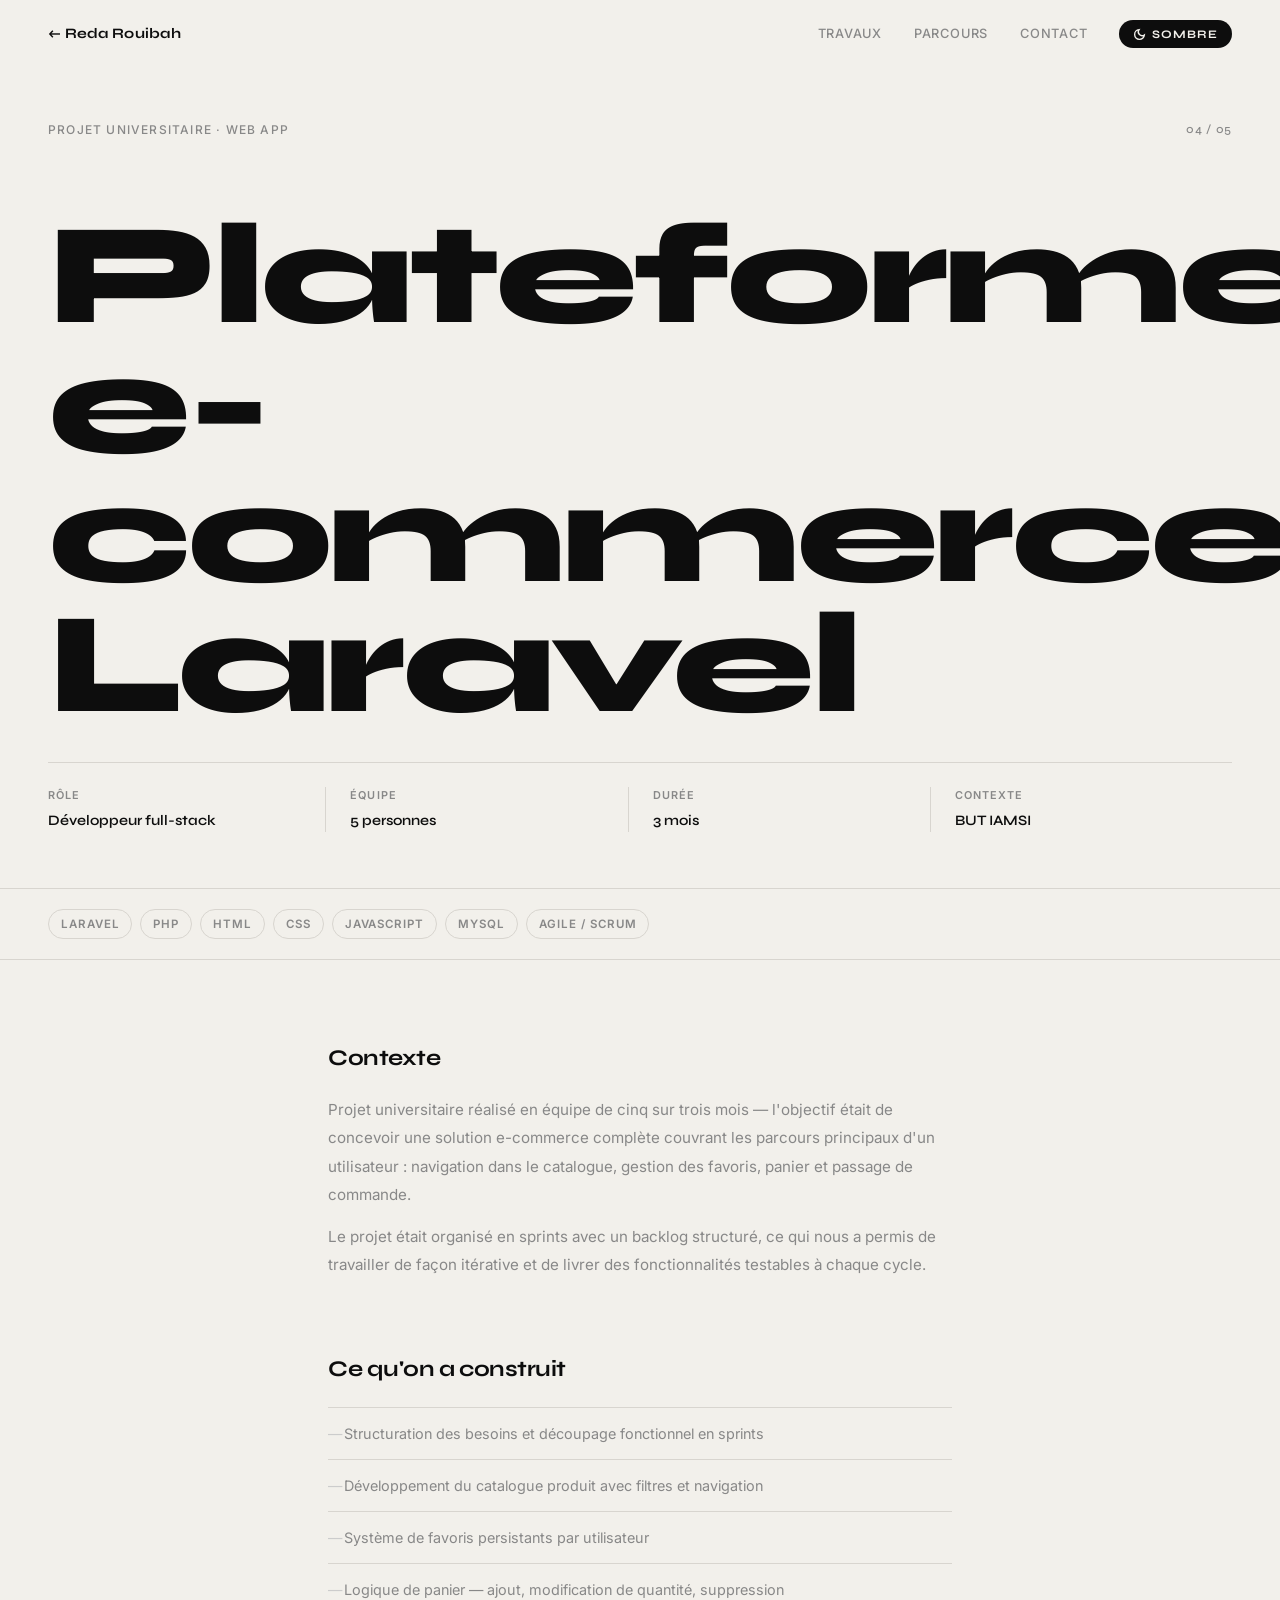
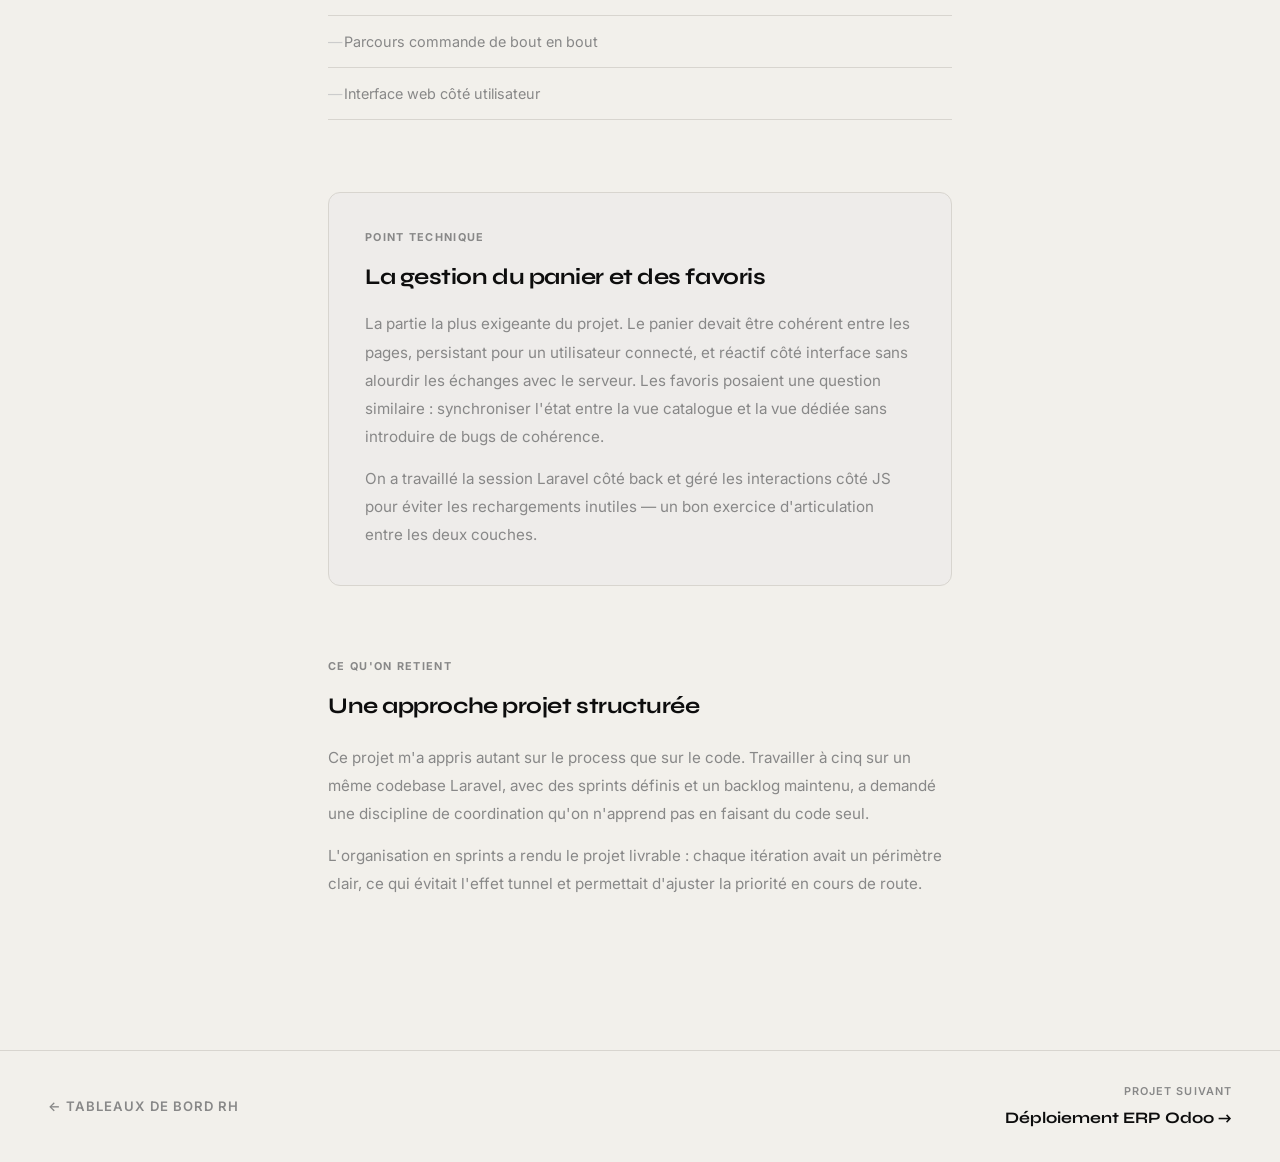
==== projet-ecommerce.html @ 63901c58 "Portfolio 2026 — refonte complète" ====
<!DOCTYPE html>
<html lang="fr" data-theme="light">
<head>
  <meta charset="UTF-8" />
  <meta name="viewport" content="width=device-width, initial-scale=1.0" />
  <title>Plateforme e-commerce Laravel — Reda Rouibah</title>
  <link rel="preconnect" href="https://fonts.googleapis.com" />
  <link href="https://fonts.googleapis.com/css2?family=Syne:wght@400;500;600;700;800&family=Inter:wght@300;400;500&display=swap" rel="stylesheet" />
  <link rel="stylesheet" href="style.css" />
  <link rel="stylesheet" href="projet.css" />
</head>
<body>

  <header id="header">
    <a class="logo" href="index.html">← Reda Rouibah</a>
    <nav>
      <a href="index.html#travaux">Travaux</a>
      <a href="index.html#parcours">Parcours</a>
      <a href="index.html#contact">Contact</a>
    </nav>
    <button id="themeBtn" aria-label="Thème"></button>
  </header>

  <main>

    <!-- HERO PROJET -->
    <section class="proj-hero">
      <div class="proj-hero-top">
        <span class="proj-kicker">Projet universitaire · Web app</span>
        <span class="proj-index">04 / 05</span>
      </div>
      <h1 class="proj-title">Plateforme<br/>e-commerce<br/>Laravel</h1>
      <div class="proj-meta-strip">
        <div class="proj-meta-item">
          <span class="pm-label">Rôle</span>
          <span class="pm-value">Développeur full-stack</span>
        </div>
        <div class="proj-meta-item">
          <span class="pm-label">Équipe</span>
          <span class="pm-value">5 personnes</span>
        </div>
        <div class="proj-meta-item">
          <span class="pm-label">Durée</span>
          <span class="pm-value">3 mois</span>
        </div>
        <div class="proj-meta-item">
          <span class="pm-label">Contexte</span>
          <span class="pm-value">BUT IAMSI</span>
        </div>
      </div>
    </section>

    <!-- STACK -->
    <div class="proj-stack-bar">
      <span>Laravel</span>
      <span>PHP</span>
      <span>HTML</span>
      <span>CSS</span>
      <span>JavaScript</span>
      <span>MySQL</span>
      <span>Agile / Scrum</span>
    </div>

    <!-- CORPS -->
    <div class="proj-body">

      <section class="proj-section reveal">
        <h2>Contexte</h2>
        <p>
          Projet universitaire réalisé en équipe de cinq sur trois mois — l'objectif était de concevoir
          une solution e-commerce complète couvrant les parcours principaux d'un utilisateur :
          navigation dans le catalogue, gestion des favoris, panier et passage de commande.
        </p>
        <p>
          Le projet était organisé en sprints avec un backlog structuré, ce qui nous a permis
          de travailler de façon itérative et de livrer des fonctionnalités testables à chaque cycle.
        </p>
      </section>

      <section class="proj-section reveal">
        <h2>Ce qu'on a construit</h2>
        <ul class="proj-list">
          <li>Structuration des besoins et découpage fonctionnel en sprints</li>
          <li>Développement du catalogue produit avec filtres et navigation</li>
          <li>Système de favoris persistants par utilisateur</li>
          <li>Logique de panier — ajout, modification de quantité, suppression</li>
          <li>Parcours commande de bout en bout</li>
          <li>Interface web côté utilisateur</li>
        </ul>
      </section>

      <section class="proj-section proj-highlight reveal">
        <span class="highlight-label">Point technique</span>
        <h2>La gestion du panier et des favoris</h2>
        <p>
          La partie la plus exigeante du projet. Le panier devait être cohérent entre les pages,
          persistant pour un utilisateur connecté, et réactif côté interface sans alourdir
          les échanges avec le serveur. Les favoris posaient une question similaire : synchroniser
          l'état entre la vue catalogue et la vue dédiée sans introduire de bugs de cohérence.
        </p>
        <p>
          On a travaillé la session Laravel côté back et géré les interactions côté JS pour
          éviter les rechargements inutiles — un bon exercice d'articulation entre les deux couches.
        </p>
      </section>

      <section class="proj-section reveal">
        <span class="highlight-label">Ce qu'on retient</span>
        <h2>Une approche projet structurée</h2>
        <p>
          Ce projet m'a appris autant sur le process que sur le code. Travailler à cinq
          sur un même codebase Laravel, avec des sprints définis et un backlog maintenu,
          a demandé une discipline de coordination qu'on n'apprend pas en faisant du code seul.
        </p>
        <p>
          L'organisation en sprints a rendu le projet livrable : chaque itération avait
          un périmètre clair, ce qui évitait l'effet tunnel et permettait d'ajuster la priorité
          en cours de route.
        </p>
      </section>

    </div>

    <!-- NAVIGATION -->
    <nav class="proj-nav">
      <a href="projet-powerbi.html" class="proj-nav-back">← Tableaux de bord RH</a>
      <a href="projet-odoo.html" class="proj-nav-next">
        <span class="pn-label">Projet suivant</span>
        <span class="pn-title">Déploiement ERP Odoo →</span>
      </a>
    </nav>

  </main>

  <script src="script.js"></script>
</body>
</html>
---- style.css ----
/* ===== RESET ===== */
*, *::before, *::after { box-sizing: border-box; margin: 0; padding: 0; }

/* ===== TOKENS ===== */
:root {
  --bg:     #f2f0eb;
  --ink:    #0d0d0d;
  --mid:    #888;
  --faint:  #ccc;
  --acc:    #0d0d0d;
  --acc-bg: #0d0d0d;
  --acc-fg: #f2f0eb;
  --border: 1px solid #d8d5cf;
}

[data-theme="dark"] {
  --bg:     #0d0d0d;
  --ink:    #f0ede6;
  --mid:    #666;
  --faint:  #333;
  --acc:    #f0ede6;
  --acc-bg: #f0ede6;
  --acc-fg: #0d0d0d;
  --border: 1px solid #1e1e1e;
}

html { scroll-behavior: smooth; }

body {
  font-family: 'Inter', sans-serif;
  background: var(--bg);
  color: var(--ink);
  font-size: 15px;
  line-height: 1.6;
  overflow-x: hidden;
  transition: background 0.4s, color 0.4s;
}

::-webkit-scrollbar { width: 3px; }
::-webkit-scrollbar-thumb { background: var(--faint); }

a { color: inherit; text-decoration: none; }

/* ===== HEADER ===== */
#header {
  position: fixed;
  top: 0; left: 0; right: 0; z-index: 100;
  display: flex;
  align-items: center;
  padding: 20px 48px;
  transition: background 0.3s, border-bottom 0.3s;
}

#header.scrolled {
  background: var(--bg);
  border-bottom: var(--border);
}

.logo {
  font-family: 'Syne', sans-serif;
  font-weight: 700;
  font-size: 0.9rem;
  letter-spacing: 0.02em;
  margin-right: auto;
}

#header nav {
  display: flex;
  gap: 32px;
}

#header nav a {
  font-size: 0.8rem;
  font-weight: 500;
  color: var(--mid);
  letter-spacing: 0.06em;
  text-transform: uppercase;
  transition: color 0.2s;
}

#header nav a:hover { color: var(--ink); }

#themeBtn {
  display: flex;
  align-items: center;
  gap: 6px;
  background: var(--ink);
  color: var(--bg);
  border: none;
  border-radius: 100px;
  padding: 7px 14px;
  cursor: pointer;
  margin-left: 32px;
  font-family: 'Syne', sans-serif;
  font-size: 0.72rem;
  font-weight: 700;
  letter-spacing: 0.08em;
  text-transform: uppercase;
  transition: opacity 0.2s;
}

#themeBtn:hover { opacity: 0.7; }

/* ===== HERO ===== */
#top {
  min-height: 100svh;
  display: flex;
  flex-direction: column;
  justify-content: space-between;
  padding: 120px 48px 48px;
}

.hero-top {
  display: flex;
  justify-content: space-between;
  align-items: flex-start;
}

.hero-tag {
  font-size: 0.75rem;
  font-weight: 500;
  color: var(--mid);
  letter-spacing: 0.1em;
  text-transform: uppercase;
}

.hero-status {
  display: flex;
  align-items: center;
  gap: 7px;
  font-size: 0.75rem;
  font-weight: 500;
  color: var(--mid);
  letter-spacing: 0.06em;
  text-transform: uppercase;
}

.dot {
  width: 7px; height: 7px;
  border-radius: 50%;
  background: #22c55e;
  animation: blink 2.5s infinite;
}

@keyframes blink {
  0%, 100% { opacity: 1; }
  50% { opacity: 0.3; }
}

/* The big name */
.hero-name {
  display: flex;
  flex-direction: column;
  font-family: 'Syne', sans-serif;
  font-weight: 800;
  font-size: clamp(3.2rem, calc((100vw - 96px) / 8), 13rem);
  line-height: 0.88;
  letter-spacing: -0.04em;
  user-select: none;
  padding: 0;
  margin: auto 0;
  overflow: visible;
}

.hero-name span {
  display: block;
  position: relative;
  transition: color 0.3s;
}

/* Outline variant for second word */
.hero-name span:last-child {
  -webkit-text-stroke: 1.5px var(--ink);
  color: transparent;
}

[data-theme="dark"] .hero-name span:last-child {
  -webkit-text-stroke: 1.5px var(--ink);
}

.hero-bottom {
  display: flex;
  justify-content: space-between;
  align-items: flex-end;
}

.hero-desc {
  font-size: 0.9rem;
  color: var(--mid);
  line-height: 1.7;
  max-width: 320px;
}

.hero-cta {
  font-family: 'Syne', sans-serif;
  font-size: 0.85rem;
  font-weight: 700;
  letter-spacing: 0.06em;
  text-transform: uppercase;
  color: var(--ink);
  border-bottom: 1.5px solid var(--ink);
  padding-bottom: 2px;
  transition: opacity 0.2s;
}

.hero-cta:hover { opacity: 0.5; }

/* ===== TICKER ===== */
.ticker-wrap {
  overflow: hidden;
  border-top: var(--border);
  border-bottom: var(--border);
  padding: 13px 0;
  background: var(--bg);
}

.ticker {
  display: flex;
  gap: 24px;
  width: max-content;
  animation: ticker 28s linear infinite;
}

.ticker:hover { animation-play-state: paused; }

.ticker span {
  font-size: 0.78rem;
  font-weight: 600;
  letter-spacing: 0.1em;
  text-transform: uppercase;
  color: var(--mid);
  white-space: nowrap;
  flex-shrink: 0;
}

@keyframes ticker {
  from { transform: translateX(0); }
  to { transform: translateX(-50%); }
}

/* ===== SECTION HEAD ===== */
.section-head {
  display: flex;
  justify-content: space-between;
  align-items: center;
  padding: 20px 48px;
  border-bottom: var(--border);
}

.label {
  font-size: 0.72rem;
  font-weight: 600;
  letter-spacing: 0.12em;
  text-transform: uppercase;
  color: var(--mid);
}

/* ===== WORK ROWS ===== */
#travaux { border-bottom: var(--border); }

.work-row {
  display: grid;
  grid-template-columns: 56px 1fr auto auto 48px;
  gap: 0 40px;
  align-items: center;
  padding: 32px 48px;
  border-bottom: var(--border);
  cursor: pointer;
  transition: background 0.25s, color 0.25s;
  position: relative;
  overflow: hidden;
}

.work-row:hover {
  background: var(--acc-bg);
  color: var(--acc-fg);
}

.work-row:hover .wr-tags span,
.work-row:hover .wr-year,
.work-row:hover .wr-num,
.work-row:hover p {
  color: var(--acc-fg);
  border-color: rgba(255,255,255,0.2);
  opacity: 0.7;
}

.work-row:hover .wr-arrow { opacity: 1; transform: none; }

.wr-num {
  font-family: 'Syne', sans-serif;
  font-size: 0.75rem;
  font-weight: 700;
  color: var(--mid);
  transition: color 0.25s;
}

.wr-info h2 {
  font-family: 'Syne', sans-serif;
  font-size: clamp(1.1rem, 2vw, 1.5rem);
  font-weight: 700;
  letter-spacing: -0.02em;
  margin-bottom: 4px;
}

.wr-info p {
  font-size: 0.82rem;
  color: var(--mid);
  line-height: 1.5;
  transition: color 0.25s;
}

.wr-tags {
  display: flex;
  flex-direction: column;
  gap: 4px;
  align-items: flex-end;
}

.wr-tags span {
  font-size: 0.7rem;
  font-weight: 500;
  letter-spacing: 0.06em;
  text-transform: uppercase;
  color: var(--mid);
  border: var(--border);
  padding: 3px 9px;
  border-radius: 100px;
  transition: color 0.25s, border-color 0.25s;
}

.wr-year {
  font-size: 0.75rem;
  color: var(--mid);
  font-weight: 500;
  transition: color 0.25s;
  text-align: right;
}

.wr-arrow {
  font-size: 1.3rem;
  opacity: 0;
  transform: translateY(4px) translateX(-4px);
  transition: all 0.25s;
}

/* ===== PARCOURS ===== */
#parcours { padding-bottom: 80px; }

.parcours-grid {
  display: grid;
  grid-template-columns: 1fr 1fr;
  gap: 0;
  max-width: 1100px;
  margin: 0 auto;
  padding: 0 48px;
}

.p-item {
  padding: 40px 0 40px 0;
  border-bottom: var(--border);
  display: grid;
  grid-template-columns: 120px 1fr 80px;
  gap: 24px;
  align-items: start;
}

.p-item:nth-child(odd) { padding-right: 48px; border-right: var(--border); }
.p-item:nth-child(even) { padding-left: 48px; }

.p-date {
  font-family: 'Syne', sans-serif;
  font-size: 0.72rem;
  font-weight: 700;
  color: var(--mid);
  letter-spacing: 0.06em;
  padding-top: 3px;
}

.p-body h3 {
  font-family: 'Syne', sans-serif;
  font-size: 1rem;
  font-weight: 700;
  margin-bottom: 8px;
  letter-spacing: -0.01em;
}

.p-body p {
  font-size: 0.83rem;
  color: var(--mid);
  line-height: 1.7;
}

.p-type {
  font-size: 0.68rem;
  font-weight: 600;
  letter-spacing: 0.1em;
  text-transform: uppercase;
  color: var(--mid);
  text-align: right;
  padding-top: 3px;
}

/* ===== CONTACT ===== */
#contact {
  border-top: var(--border);
  padding: 80px 48px 0;
}

.contact-inner {
  padding-bottom: 80px;
}

.contact-pre {
  font-size: 0.8rem;
  color: var(--mid);
  text-transform: uppercase;
  letter-spacing: 0.12em;
  margin-bottom: 16px;
  font-weight: 500;
}

.contact-big {
  font-family: 'Syne', sans-serif;
  font-size: clamp(3rem, 8vw, 7rem);
  font-weight: 800;
  letter-spacing: -0.04em;
  line-height: 0.9;
  margin-bottom: 56px;
}

.contact-links {
  display: flex;
  gap: 0;
  flex-direction: column;
  max-width: 480px;
  border-top: var(--border);
}

.contact-links a {
  display: flex;
  justify-content: space-between;
  align-items: center;
  padding: 18px 0;
  border-bottom: var(--border);
  font-size: 0.9rem;
  font-weight: 500;
  color: var(--mid);
  transition: color 0.2s, padding-left 0.2s;
}

.contact-links a:hover { color: var(--ink); padding-left: 10px; }

footer {
  border-top: var(--border);
  display: flex;
  justify-content: space-between;
  padding: 20px 0;
  font-size: 0.72rem;
  color: var(--mid);
  letter-spacing: 0.06em;
}

/* ===== REVEAL ===== */
.reveal { opacity: 0; transform: translateY(20px); transition: opacity 0.6s ease, transform 0.6s ease; }
.reveal.visible { opacity: 1; transform: none; }
.parcours-grid .reveal:nth-child(2) { transition-delay: 0.1s; }
.parcours-grid .reveal:nth-child(3) { transition-delay: 0.15s; }
.parcours-grid .reveal:nth-child(4) { transition-delay: 0.2s; }

/* ===== RESPONSIVE ===== */

/* --- Tablet --- */
@media (max-width: 768px) {
  /* Header */
  #header { padding: 16px 24px; }
  #header.scrolled { padding: 14px 24px; }
  #header nav { display: none; }
  #themeBtn { margin-left: auto; }

  /* Hero */
  #top { padding: 88px 24px 40px; }
  .hero-tag { display: none; }
  .hero-name { font-size: clamp(2.8rem, calc((100vw - 48px) / 8), 10rem); }
  .hero-bottom { flex-direction: column; align-items: flex-start; gap: 20px; }

  /* Section head */
  .section-head { padding: 16px 24px; }

  /* Work rows */
  .work-row {
    grid-template-columns: 36px 1fr;
    padding: 20px 24px;
    gap: 4px 14px;
  }
  .wr-info { grid-column: 2; grid-row: 1; }
  .wr-tags {
    grid-column: 2;
    grid-row: 2;
    flex-direction: row;
    flex-wrap: wrap;
    align-items: flex-start;
    margin-top: 6px;
  }
  .wr-year,
  .wr-arrow { display: none; }

  /* Parcours */
  .parcours-grid { grid-template-columns: 1fr; padding: 0 24px; }
  .p-item { grid-template-columns: 88px 1fr; gap: 0 20px; }
  .p-item:nth-child(odd) { padding-right: 0; border-right: none; }
  .p-item:nth-child(even) { padding-left: 0; }
  .p-type { display: none; }

  /* Contact */
  #contact { padding: 60px 24px 0; }
  .contact-big { font-size: clamp(2.5rem, 10vw, 5rem); }
}

/* --- Mobile --- */
@media (max-width: 480px) {
  #header { padding: 14px 16px; }
  #top { padding: 80px 16px 32px; }
  .section-head { padding: 14px 16px; }

  .hero-name { font-size: clamp(2.4rem, calc((100vw - 32px) / 8), 7rem); }
  .hero-status { display: none; }

  .work-row { padding: 18px 16px; gap: 4px 12px; }

  .parcours-grid { padding: 0 16px; }
  .p-item { grid-template-columns: 1fr; gap: 8px; padding: 24px 0; }
  .p-date { padding-top: 0; }

  #contact { padding: 48px 16px 0; }
  .contact-big { font-size: clamp(2.2rem, 12vw, 4rem); }
  footer { flex-direction: column; gap: 6px; padding: 20px 0; }
}
---- projet.css ----
/* ===== PAGE PROJET — styles spécifiques ===== */

/* Hero projet */
.proj-hero {
  min-height: 70vh;
  display: flex;
  flex-direction: column;
  justify-content: space-between;
  padding: 120px 48px 56px;
  border-bottom: var(--border);
}

.proj-hero-top {
  display: flex;
  justify-content: space-between;
  align-items: flex-start;
  margin-bottom: 40px;
}

.proj-kicker {
  font-size: 0.75rem;
  font-weight: 500;
  color: var(--mid);
  text-transform: uppercase;
  letter-spacing: 0.1em;
}

.proj-index {
  font-size: 0.75rem;
  font-weight: 500;
  color: var(--mid);
  font-family: 'Syne', sans-serif;
  letter-spacing: 0.06em;
}

.proj-title {
  font-family: 'Syne', sans-serif;
  font-weight: 800;
  font-size: clamp(2.8rem, calc((100vw - 96px) / 8), 9rem);
  line-height: 0.9;
  letter-spacing: -0.03em;
  flex: 1;
  display: flex;
  flex-direction: column;
  justify-content: center;
  padding: 32px 0;
}

/* Bandes meta */
.proj-meta-strip {
  display: flex;
  gap: 0;
  border-top: var(--border);
  padding-top: 24px;
}

.proj-meta-item {
  flex: 1;
  display: flex;
  flex-direction: column;
  gap: 5px;
  padding-right: 24px;
  border-right: var(--border);
  margin-right: 24px;
}

.proj-meta-item:last-child {
  border-right: none;
  margin-right: 0;
}

.pm-label {
  font-size: 0.68rem;
  font-weight: 600;
  text-transform: uppercase;
  letter-spacing: 0.1em;
  color: var(--mid);
}

.pm-value {
  font-family: 'Syne', sans-serif;
  font-size: 0.9rem;
  font-weight: 600;
  color: var(--ink);
}

.pm-live {
  display: flex;
  align-items: center;
  gap: 7px;
  color: #22c55e;
}

.pm-link {
  color: var(--ink);
  text-decoration: none;
  border-bottom: 1px solid var(--border);
  padding-bottom: 1px;
  transition: border-color 0.2s, color 0.2s;
  font-family: 'Syne', sans-serif;
  font-size: 0.9rem;
  font-weight: 600;
}

.pm-link:hover { border-color: var(--ink); }

/* Stack bar */
.proj-stack-bar {
  display: flex;
  flex-wrap: wrap;
  gap: 8px;
  padding: 20px 48px;
  border-bottom: var(--border);
}

.proj-stack-bar span {
  font-size: 0.72rem;
  font-weight: 600;
  text-transform: uppercase;
  letter-spacing: 0.08em;
  color: var(--mid);
  border: var(--border);
  padding: 5px 12px;
  border-radius: 100px;
  transition: color 0.2s, border-color 0.2s;
}

.proj-stack-bar span:hover {
  color: var(--ink);
  border-color: var(--ink);
}

/* Corps */
.proj-body {
  max-width: 720px;
  margin: 0 auto;
  padding: 80px 48px;
}

.proj-section {
  margin-bottom: 72px;
}

.proj-section h2 {
  font-family: 'Syne', sans-serif;
  font-size: 1.4rem;
  font-weight: 700;
  letter-spacing: -0.02em;
  margin-bottom: 20px;
}

.proj-section p {
  font-size: 0.95rem;
  color: var(--mid);
  line-height: 1.85;
  margin-bottom: 14px;
}

.proj-section p:last-child { margin-bottom: 0; }

.proj-list {
  list-style: none;
  display: flex;
  flex-direction: column;
  gap: 0;
  border-top: var(--border);
}

.proj-list li {
  font-size: 0.9rem;
  color: var(--mid);
  padding: 14px 0;
  border-bottom: var(--border);
  padding-left: 16px;
  position: relative;
}

.proj-list li::before {
  content: '—';
  position: absolute;
  left: 0;
  color: var(--faint);
}

/* Highlight block */
.proj-highlight {
  background: var(--bg-alt, var(--bg));
  border: var(--border);
  border-radius: 12px;
  padding: 36px;
  margin-bottom: 72px;
}

[data-theme="light"] .proj-highlight { background: #eeecea; }
[data-theme="dark"]  .proj-highlight { background: #161616; }

.highlight-label {
  display: block;
  font-size: 0.68rem;
  font-weight: 700;
  text-transform: uppercase;
  letter-spacing: 0.12em;
  color: var(--mid);
  margin-bottom: 12px;
}

.proj-highlight h2 { margin-bottom: 16px; }

/* Navigation bas de page */
.proj-nav {
  display: flex;
  justify-content: space-between;
  align-items: center;
  padding: 32px 48px;
  border-top: var(--border);
}

.proj-nav-back {
  font-size: 0.82rem;
  font-weight: 600;
  color: var(--mid);
  text-transform: uppercase;
  letter-spacing: 0.08em;
  transition: color 0.2s;
}

.proj-nav-back:hover { color: var(--ink); }

.proj-nav-next {
  display: flex;
  flex-direction: column;
  align-items: flex-end;
  gap: 4px;
  transition: opacity 0.2s;
}

.proj-nav-next:hover { opacity: 0.6; }

.pn-label {
  font-size: 0.68rem;
  font-weight: 600;
  text-transform: uppercase;
  letter-spacing: 0.1em;
  color: var(--mid);
}

.pn-title {
  font-family: 'Syne', sans-serif;
  font-size: 1rem;
  font-weight: 700;
  color: var(--ink);
}

/* ===== RESPONSIVE ===== */
@media (max-width: 768px) {
  .proj-hero { padding: 100px 24px 40px; min-height: 60vh; }
  .proj-stack-bar { padding: 16px 24px; }
  .proj-body { padding: 56px 24px; }
  .proj-nav { padding: 24px; flex-direction: column; align-items: flex-start; gap: 24px; }
  .proj-nav-next { align-items: flex-start; }

  .proj-meta-strip {
    flex-wrap: wrap;
    gap: 20px;
  }
  .proj-meta-item {
    flex: 0 0 calc(50% - 12px);
    border-right: none;
    margin-right: 0;
    padding-right: 0;
    border-bottom: var(--border);
    padding-bottom: 16px;
  }
  .proj-meta-item:nth-child(3),
  .proj-meta-item:nth-child(4) { border-bottom: none; }
}

@media (max-width: 480px) {
  .proj-hero { padding: 80px 16px 32px; }
  .proj-stack-bar { padding: 14px 16px; }
  .proj-body { padding: 40px 16px; }
  .proj-nav { padding: 20px 16px; }
  .proj-meta-item { flex: 0 0 100%; }
  .proj-meta-item:nth-child(3) { border-bottom: var(--border); padding-bottom: 16px; }
}
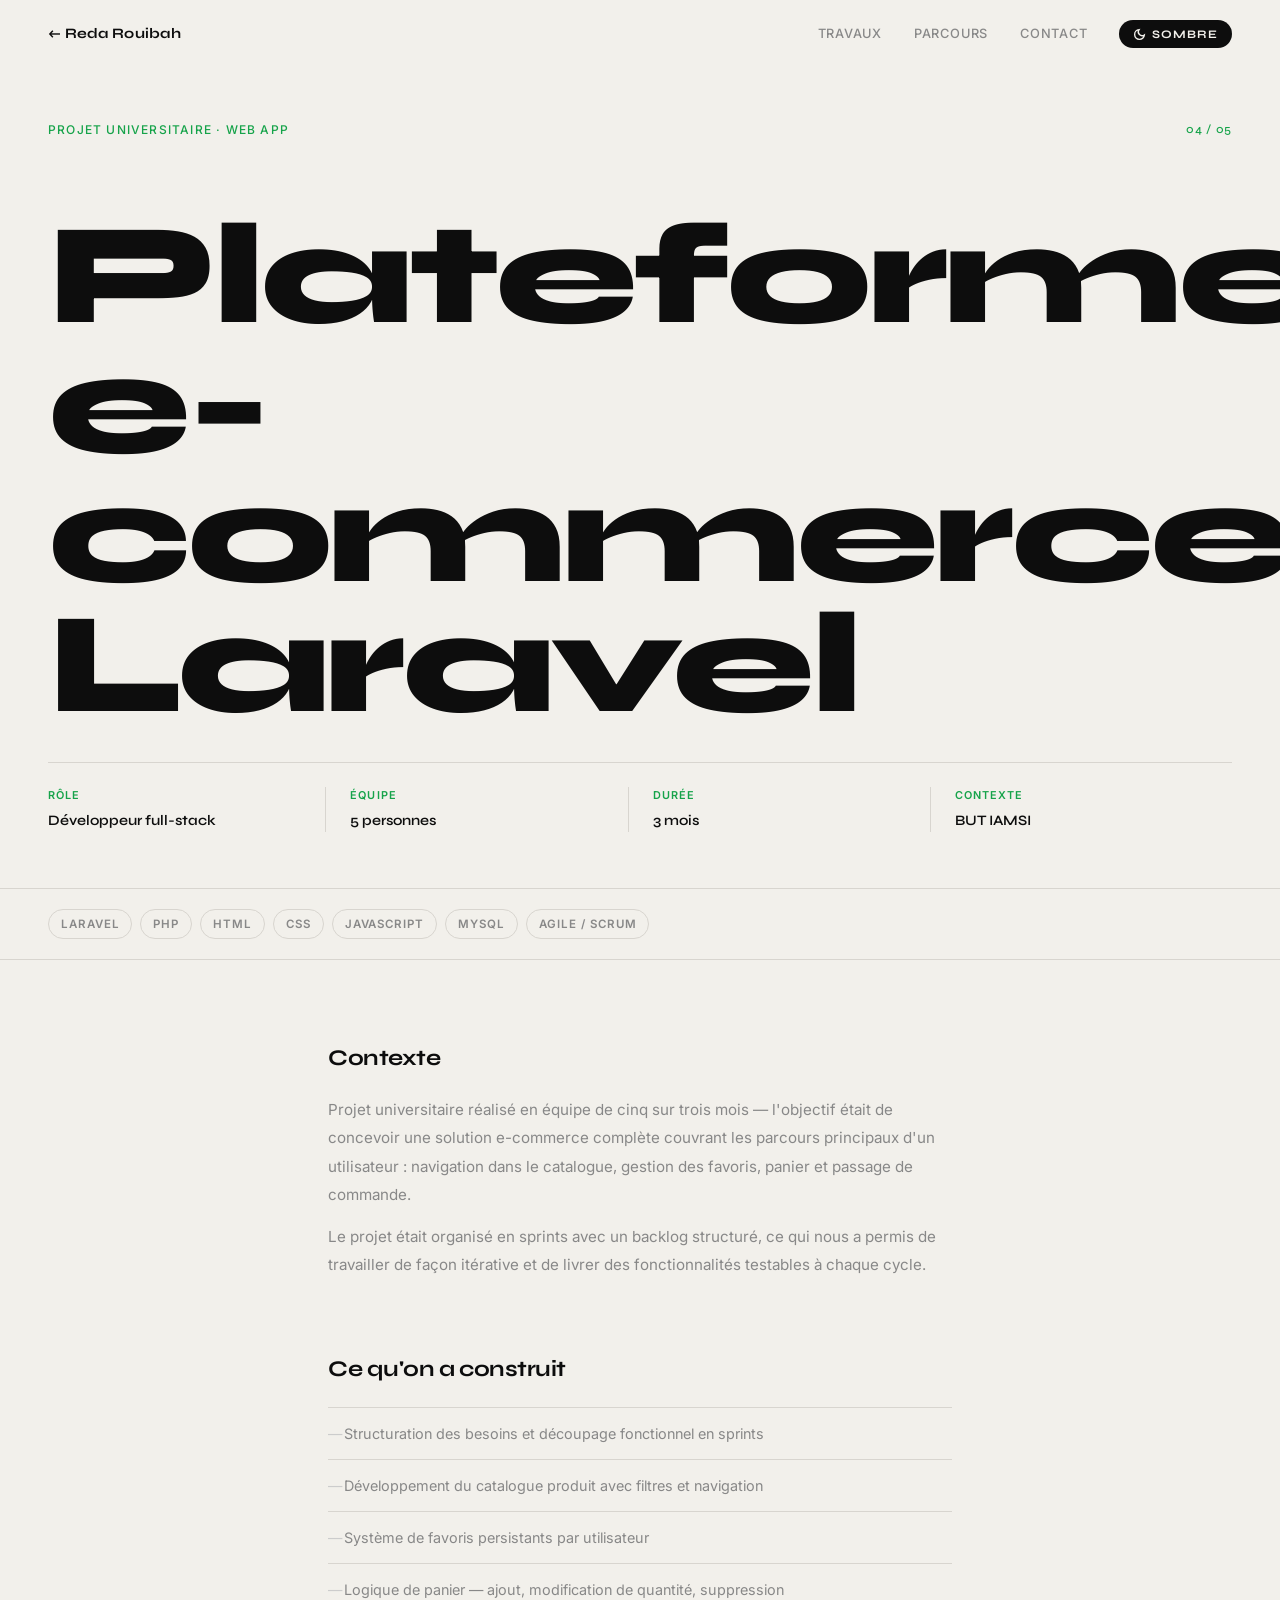
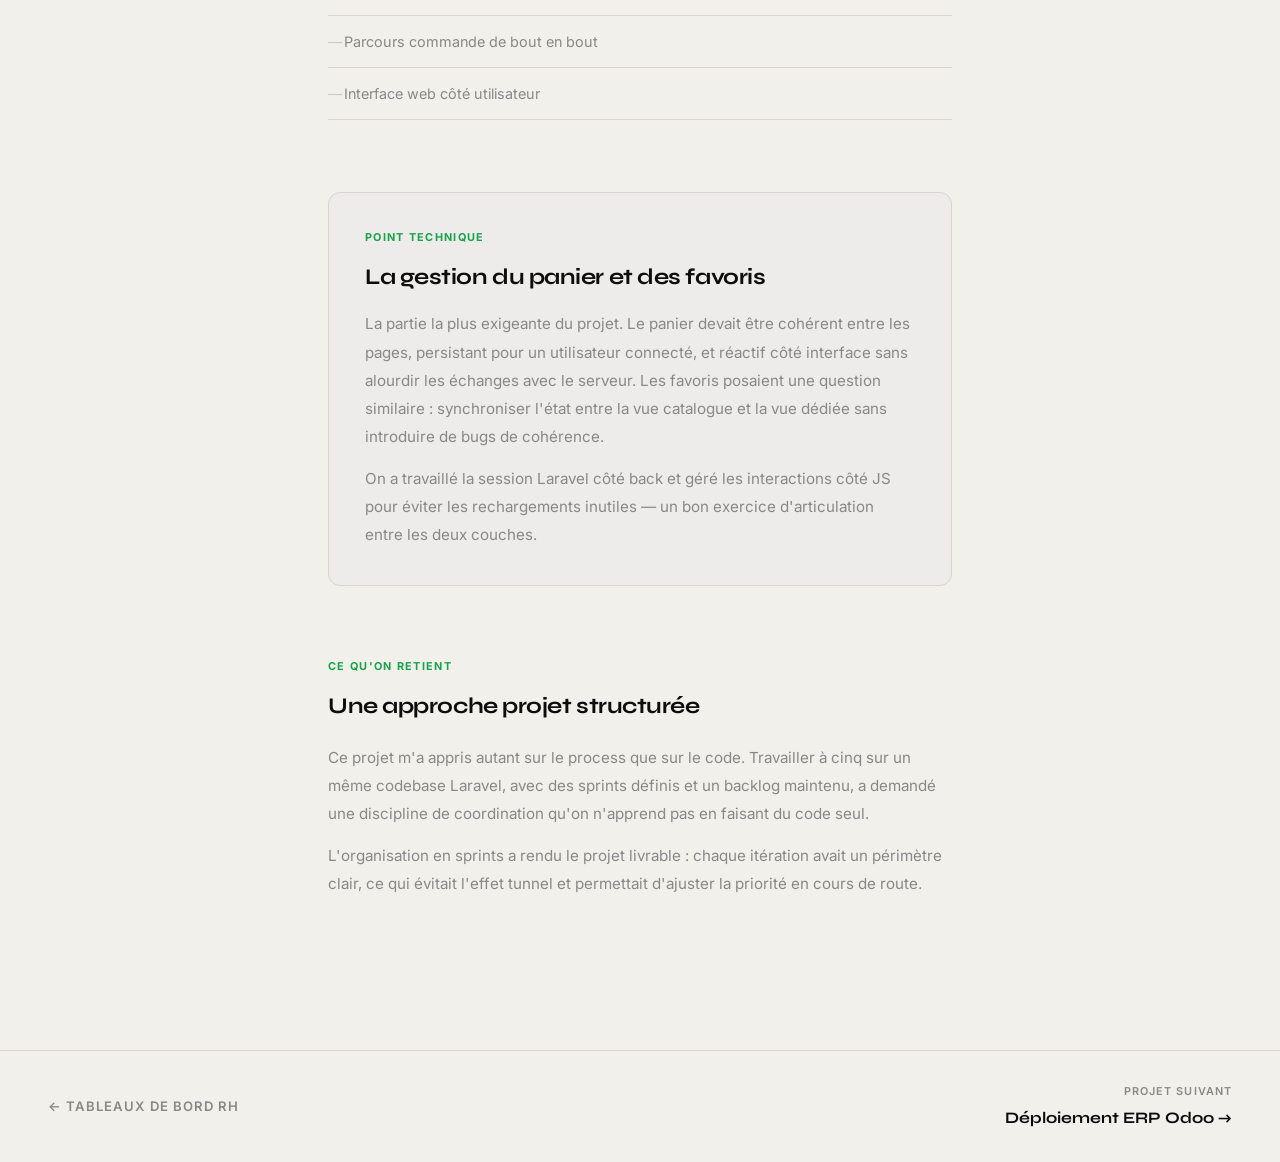
==== commit 9a157262: "Nouveau favicon SVG + ajout dans tous les HTML" ====
--- a/projet-ecommerce.html
+++ b/projet-ecommerce.html
@@ -4,6 +4,8 @@
   <meta charset="UTF-8" />
   <meta name="viewport" content="width=device-width, initial-scale=1.0" />
   <title>Plateforme e-commerce Laravel — Reda Rouibah</title>
+  <link rel="icon" href="favicon.svg" type="image/svg+xml" />
+  <link rel="icon" href="favicon.png" type="image/png" />
   <link rel="preconnect" href="https://fonts.googleapis.com" />
   <link href="https://fonts.googleapis.com/css2?family=Syne:wght@400;500;600;700;800&family=Inter:wght@300;400;500&display=swap" rel="stylesheet" />
   <link rel="stylesheet" href="style.css" />
--- a/style.css
+++ b/style.css
@@ -11,6 +11,7 @@
   --acc-bg: #0d0d0d;
   --acc-fg: #f2f0eb;
   --border: 1px solid #d8d5cf;
+  --green:  #16a34a; /* ← changer ici pour revenir en arrière : remplacer par var(--ink) */
 }
 
 [data-theme="dark"] {
@@ -22,6 +23,7 @@
   --acc-bg: #f0ede6;
   --acc-fg: #0d0d0d;
   --border: 1px solid #1e1e1e;
+  --green:  #22c55e;
 }
 
 html { scroll-behavior: smooth; }
@@ -138,7 +140,7 @@
 .dot {
   width: 7px; height: 7px;
   border-radius: 50%;
-  background: #22c55e;
+  background: var(--green);
   animation: blink 2.5s infinite;
 }
 
@@ -252,7 +254,7 @@
   font-weight: 600;
   letter-spacing: 0.12em;
   text-transform: uppercase;
-  color: var(--mid);
+  color: var(--green);
 }
 
 /* ===== WORK ROWS ===== */
@@ -291,7 +293,7 @@
   font-family: 'Syne', sans-serif;
   font-size: 0.75rem;
   font-weight: 700;
-  color: var(--mid);
+  color: var(--green);
   transition: color 0.25s;
 }
 
--- a/projet.css
+++ b/projet.css
@@ -20,7 +20,7 @@
 .proj-kicker {
   font-size: 0.75rem;
   font-weight: 500;
-  color: var(--mid);
+  color: var(--green);
   text-transform: uppercase;
   letter-spacing: 0.1em;
 }
@@ -28,7 +28,7 @@
 .proj-index {
   font-size: 0.75rem;
   font-weight: 500;
-  color: var(--mid);
+  color: var(--green);
   font-family: 'Syne', sans-serif;
   letter-spacing: 0.06em;
 }
@@ -74,7 +74,7 @@
   font-weight: 600;
   text-transform: uppercase;
   letter-spacing: 0.1em;
-  color: var(--mid);
+  color: var(--green);
 }
 
 .pm-value {
@@ -200,7 +200,7 @@
   font-weight: 700;
   text-transform: uppercase;
   letter-spacing: 0.12em;
-  color: var(--mid);
+  color: var(--green);
   margin-bottom: 12px;
 }
 
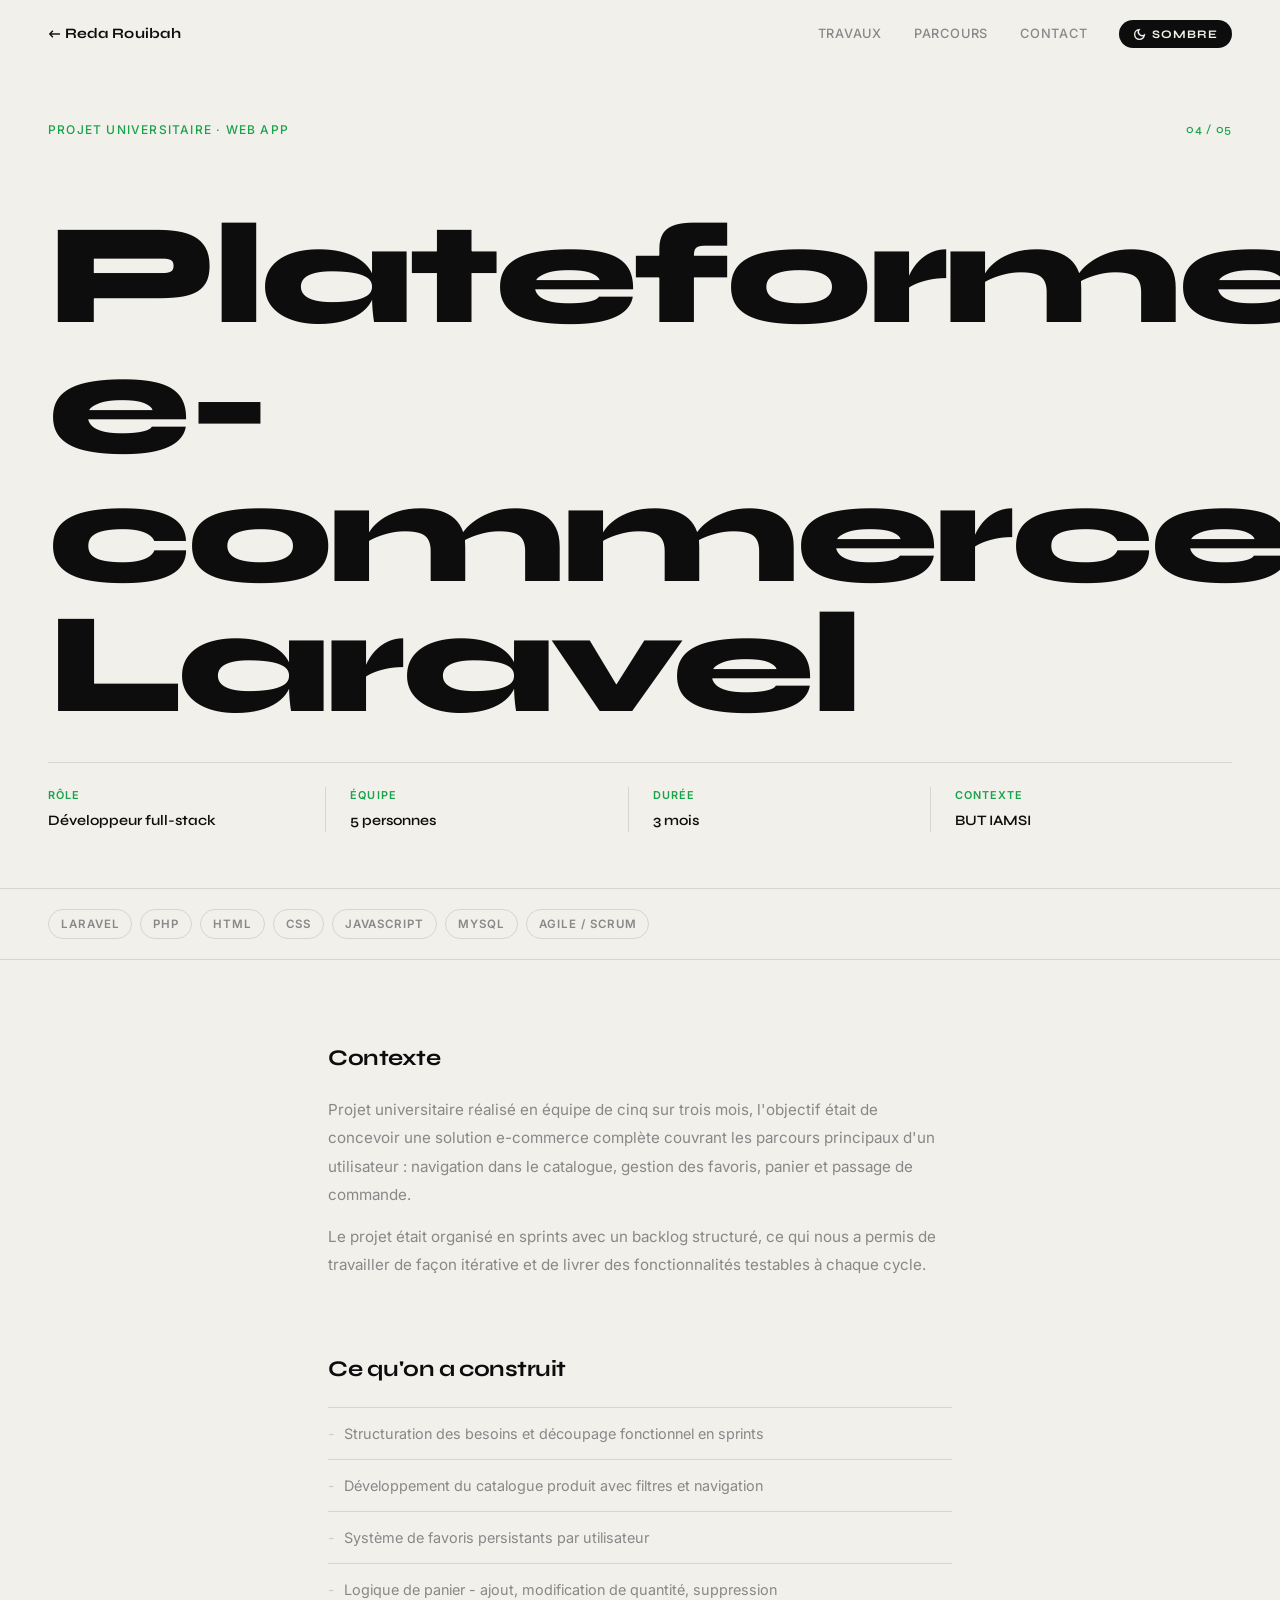
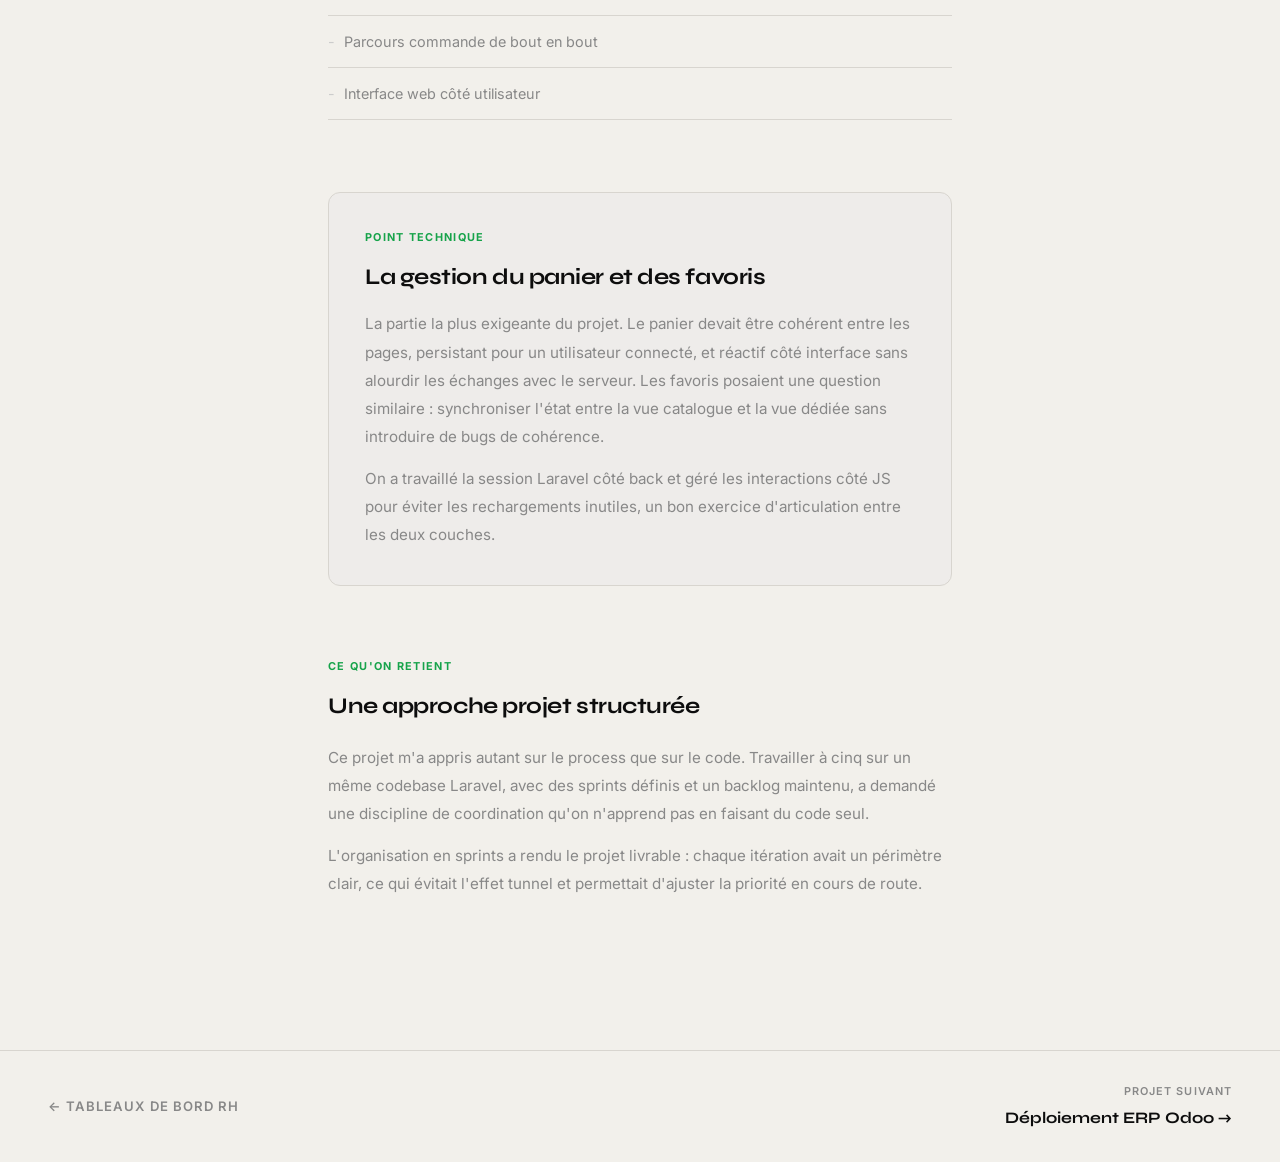
==== commit f7a35070: "Remplacement tirets longs, màj chips compétences et ajout établissements - Tirets longs (—) remplacé" ====
--- a/projet-ecommerce.html
+++ b/projet-ecommerce.html
@@ -3,7 +3,7 @@
 <head>
   <meta charset="UTF-8" />
   <meta name="viewport" content="width=device-width, initial-scale=1.0" />
-  <title>Plateforme e-commerce Laravel — Reda Rouibah</title>
+  <title>Plateforme e-commerce Laravel - Reda Rouibah</title>
   <link rel="icon" href="favicon.svg" type="image/svg+xml" />
   <link rel="icon" href="favicon.png" type="image/png" />
   <link rel="preconnect" href="https://fonts.googleapis.com" />
@@ -69,7 +69,7 @@
       <section class="proj-section reveal">
         <h2>Contexte</h2>
         <p>
-          Projet universitaire réalisé en équipe de cinq sur trois mois — l'objectif était de concevoir
+          Projet universitaire réalisé en équipe de cinq sur trois mois, l'objectif était de concevoir
           une solution e-commerce complète couvrant les parcours principaux d'un utilisateur :
           navigation dans le catalogue, gestion des favoris, panier et passage de commande.
         </p>
@@ -85,7 +85,7 @@
           <li>Structuration des besoins et découpage fonctionnel en sprints</li>
           <li>Développement du catalogue produit avec filtres et navigation</li>
           <li>Système de favoris persistants par utilisateur</li>
-          <li>Logique de panier — ajout, modification de quantité, suppression</li>
+          <li>Logique de panier - ajout, modification de quantité, suppression</li>
           <li>Parcours commande de bout en bout</li>
           <li>Interface web côté utilisateur</li>
         </ul>
@@ -102,7 +102,7 @@
         </p>
         <p>
           On a travaillé la session Laravel côté back et géré les interactions côté JS pour
-          éviter les rechargements inutiles — un bon exercice d'articulation entre les deux couches.
+          éviter les rechargements inutiles, un bon exercice d'articulation entre les deux couches.
         </p>
       </section>
 
--- a/style.css
+++ b/style.css
@@ -109,7 +109,11 @@
   display: flex;
   flex-direction: column;
   justify-content: space-between;
-  padding: 120px 48px 48px;
+  padding: 120px 48px 180px;
+  background-image: radial-gradient(circle, var(--faint) 1px, transparent 1px);
+  background-size: 28px 28px;
+  -webkit-mask-image: linear-gradient(to bottom, black 55%, transparent 90%);
+  mask-image: linear-gradient(to bottom, black 55%, transparent 90%);
 }
 
 .hero-top {
@@ -149,18 +153,54 @@
   50% { opacity: 0.3; }
 }
 
+/* Two-column split */
+.hero-split {
+  display: grid;
+  grid-template-columns: 1fr 1fr;
+  gap: 48px;
+  align-items: end;
+}
+
+.hero-left {
+  display: flex;
+  align-items: flex-end;
+}
+
+.hero-right {
+  display: flex;
+  flex-direction: column;
+  gap: 24px;
+  padding-bottom: 4px;
+}
+
+/* Hero badge */
+.hero-badge {
+  display: inline-flex;
+  align-items: center;
+  gap: 8px;
+  border: 1px solid rgba(22, 163, 74, 0.25);
+  background: rgba(22, 163, 74, 0.07);
+  color: var(--green);
+  padding: 7px 14px;
+  border-radius: 100px;
+  font-size: 0.78rem;
+  font-weight: 500;
+  letter-spacing: 0.04em;
+  align-self: flex-start;
+}
+
 /* The big name */
 .hero-name {
   display: flex;
   flex-direction: column;
-  font-family: 'Syne', sans-serif;
+  font-family: 'Plus Jakarta Sans', sans-serif;
   font-weight: 800;
-  font-size: clamp(3.2rem, calc((100vw - 96px) / 8), 13rem);
-  line-height: 0.88;
-  letter-spacing: -0.04em;
+  font-size: clamp(3rem, calc((50vw - 72px) / 4), 7rem);
+  line-height: 1.0;
+  letter-spacing: -0.03em;
   user-select: none;
   padding: 0;
-  margin: auto 0;
+  margin: 0;
   overflow: visible;
 }
 
@@ -170,27 +210,30 @@
   transition: color 0.3s;
 }
 
-/* Outline variant for second word */
-.hero-name span:last-child {
-  -webkit-text-stroke: 1.5px var(--ink);
-  color: transparent;
-}
-
-[data-theme="dark"] .hero-name span:last-child {
-  -webkit-text-stroke: 1.5px var(--ink);
-}
-
-.hero-bottom {
-  display: flex;
-  justify-content: space-between;
-  align-items: flex-end;
-}
 
 .hero-desc {
   font-size: 0.9rem;
   color: var(--mid);
   line-height: 1.7;
-  max-width: 320px;
+}
+
+/* Stack tags in hero */
+.hero-stack {
+  display: flex;
+  flex-wrap: wrap;
+  gap: 8px;
+}
+
+.hero-stack span {
+  font-size: 0.72rem;
+  font-weight: 600;
+  font-family: 'Syne', sans-serif;
+  letter-spacing: 0.08em;
+  text-transform: uppercase;
+  color: var(--mid);
+  border: 1px solid var(--faint);
+  padding: 5px 10px;
+  border-radius: 4px;
 }
 
 .hero-cta {
@@ -203,41 +246,46 @@
   border-bottom: 1.5px solid var(--ink);
   padding-bottom: 2px;
   transition: opacity 0.2s;
+  align-self: flex-start;
 }
 
 .hero-cta:hover { opacity: 0.5; }
 
-/* ===== TICKER ===== */
-.ticker-wrap {
-  overflow: hidden;
+/* ===== CHIPS ===== */
+.chips-wrap {
   border-top: var(--border);
   border-bottom: var(--border);
-  padding: 13px 0;
+  padding: 16px 48px;
   background: var(--bg);
 }
 
-.ticker {
-  display: flex;
-  gap: 24px;
-  width: max-content;
-  animation: ticker 28s linear infinite;
-}
-
-.ticker:hover { animation-play-state: paused; }
-
-.ticker span {
-  font-size: 0.78rem;
+.chips-list {
+  display: flex;
+  flex-wrap: wrap;
+  gap: 8px;
+}
+
+.chip {
+  font-size: 0.75rem;
   font-weight: 600;
-  letter-spacing: 0.1em;
-  text-transform: uppercase;
-  color: var(--mid);
-  white-space: nowrap;
-  flex-shrink: 0;
-}
-
-@keyframes ticker {
-  from { transform: translateX(0); }
-  to { transform: translateX(-50%); }
+  letter-spacing: 0.07em;
+  text-transform: uppercase;
+  padding: 7px 16px;
+  border-radius: 100px;
+  cursor: default;
+  transition: all 0.2s;
+}
+
+.chip-primary {
+  background: rgba(22, 163, 74, 0.08);
+  border: 1px solid rgba(22, 163, 74, 0.25);
+  color: var(--green);
+}
+
+.chip-secondary {
+  background: transparent;
+  border: var(--border);
+  color: var(--mid);
 }
 
 /* ===== SECTION HEAD ===== */
@@ -287,7 +335,7 @@
   opacity: 0.7;
 }
 
-.work-row:hover .wr-arrow { opacity: 1; transform: none; }
+.work-row:hover .wr-arrow { opacity: 1; transform: none; color: var(--green); }
 
 .wr-num {
   font-family: 'Syne', sans-serif;
@@ -451,7 +499,7 @@
   transition: color 0.2s, padding-left 0.2s;
 }
 
-.contact-links a:hover { color: var(--ink); padding-left: 10px; }
+.contact-links a:hover { color: var(--green); padding-left: 10px; }
 
 footer {
   border-top: var(--border);
@@ -461,6 +509,12 @@
   font-size: 0.72rem;
   color: var(--mid);
   letter-spacing: 0.06em;
+}
+
+/* ===== REDUCED MOTION ===== */
+@media (prefers-reduced-motion: reduce) {
+  .dot { animation: none; }
+  .reveal { transition: none; }
 }
 
 /* ===== REVEAL ===== */
@@ -481,10 +535,14 @@
   #themeBtn { margin-left: auto; }
 
   /* Hero */
-  #top { padding: 88px 24px 40px; }
+  #top { padding: 88px 24px 80px; }
   .hero-tag { display: none; }
-  .hero-name { font-size: clamp(2.8rem, calc((100vw - 48px) / 8), 10rem); }
-  .hero-bottom { flex-direction: column; align-items: flex-start; gap: 20px; }
+  .hero-split { grid-template-columns: 1fr; gap: 32px; }
+  .hero-name { font-size: clamp(3rem, calc((100vw - 48px) / 5), 8rem); }
+  .hero-stack { display: none; }
+
+  /* Chips */
+  .chips-wrap { padding: 14px 24px; }
 
   /* Section head */
   .section-head { padding: 16px 24px; }
@@ -522,10 +580,10 @@
 /* --- Mobile --- */
 @media (max-width: 480px) {
   #header { padding: 14px 16px; }
-  #top { padding: 80px 16px 32px; }
+  #top { padding: 80px 16px 64px; }
   .section-head { padding: 14px 16px; }
 
-  .hero-name { font-size: clamp(2.4rem, calc((100vw - 32px) / 8), 7rem); }
+  .hero-name { font-size: clamp(2.4rem, calc((100vw - 32px) / 5), 7rem); }
   .hero-status { display: none; }
 
   .work-row { padding: 18px 16px; gap: 4px 12px; }
@@ -534,6 +592,7 @@
   .p-item { grid-template-columns: 1fr; gap: 8px; padding: 24px 0; }
   .p-date { padding-top: 0; }
 
+  .chips-wrap { padding: 12px 16px; }
   #contact { padding: 48px 16px 0; }
   .contact-big { font-size: clamp(2.2rem, 12vw, 4rem); }
   footer { flex-direction: column; gap: 6px; padding: 20px 0; }
--- a/projet.css
+++ b/projet.css
@@ -1,4 +1,4 @@
-/* ===== PAGE PROJET — styles spécifiques ===== */
+/* ===== PAGE PROJET - styles spécifiques ===== */
 
 /* Hero projet */
 .proj-hero {
@@ -176,7 +176,7 @@
 }
 
 .proj-list li::before {
-  content: '—';
+  content: '-';
   position: absolute;
   left: 0;
   color: var(--faint);
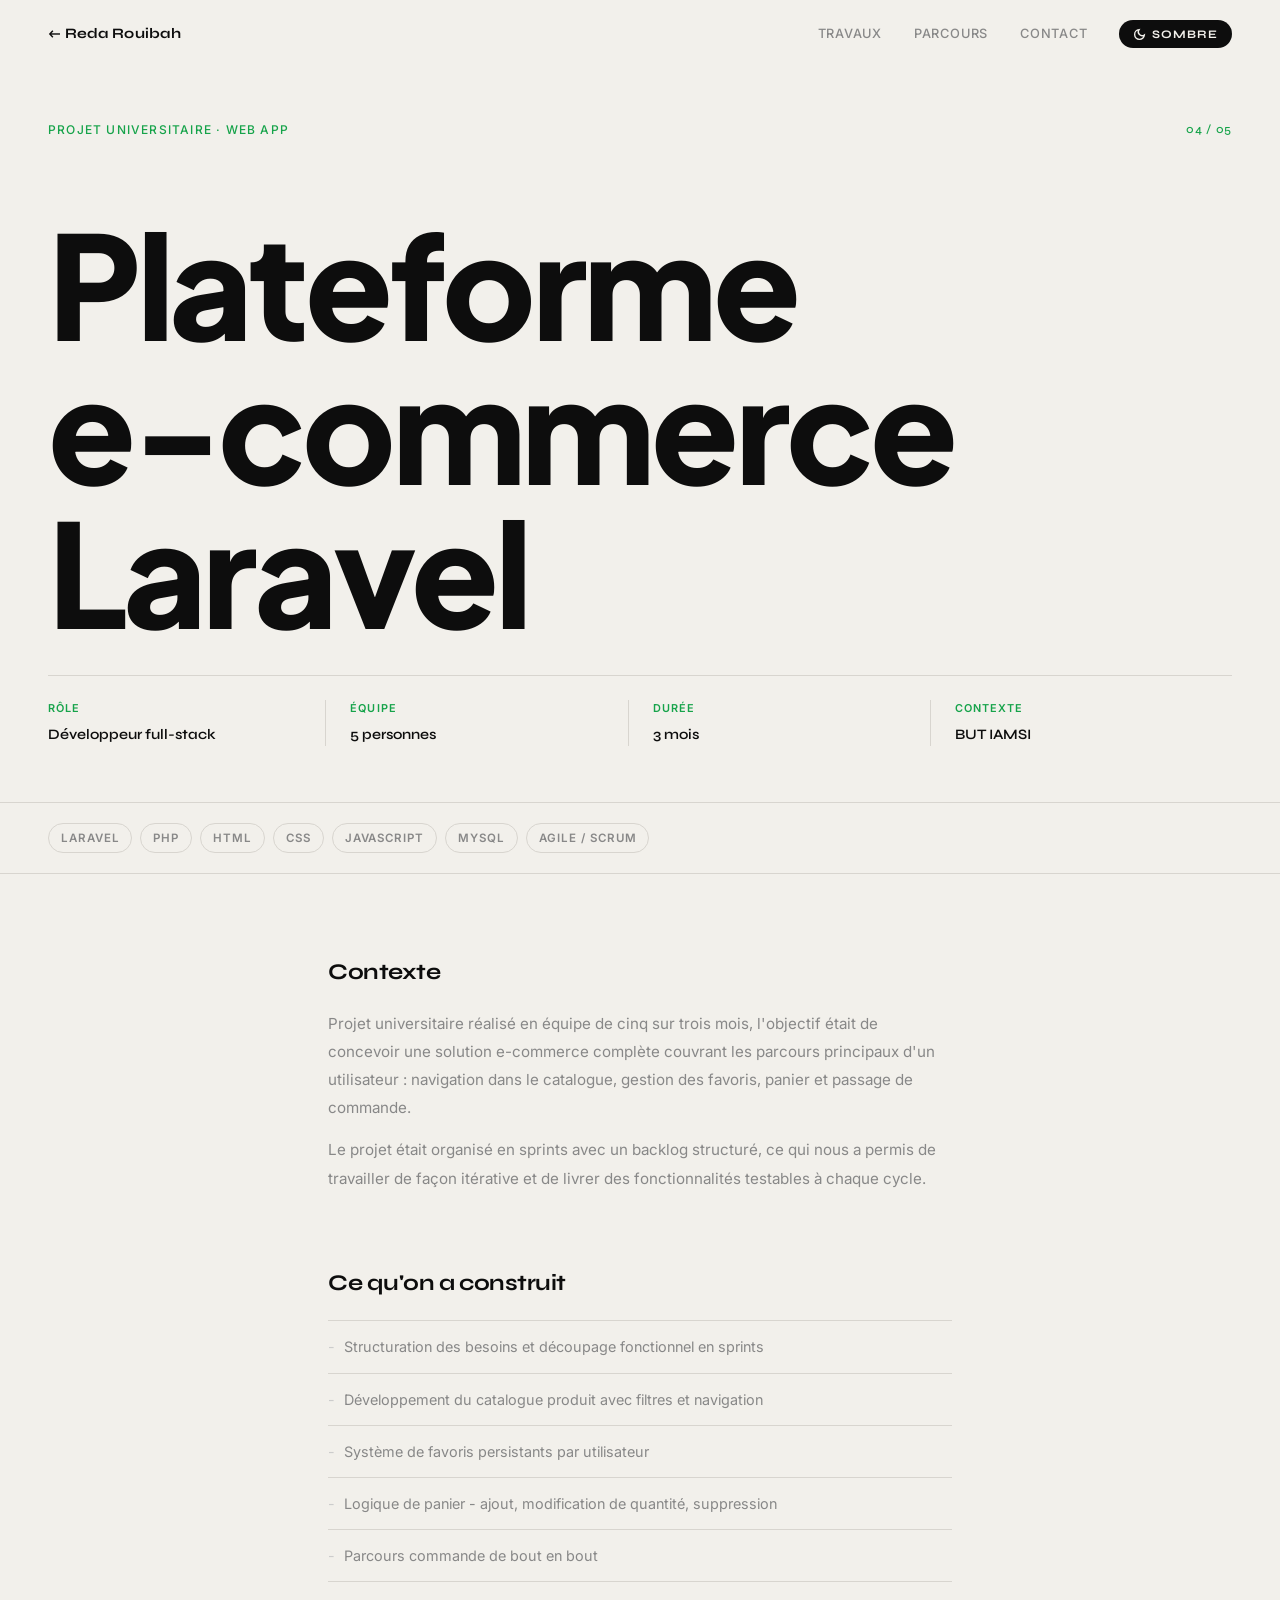
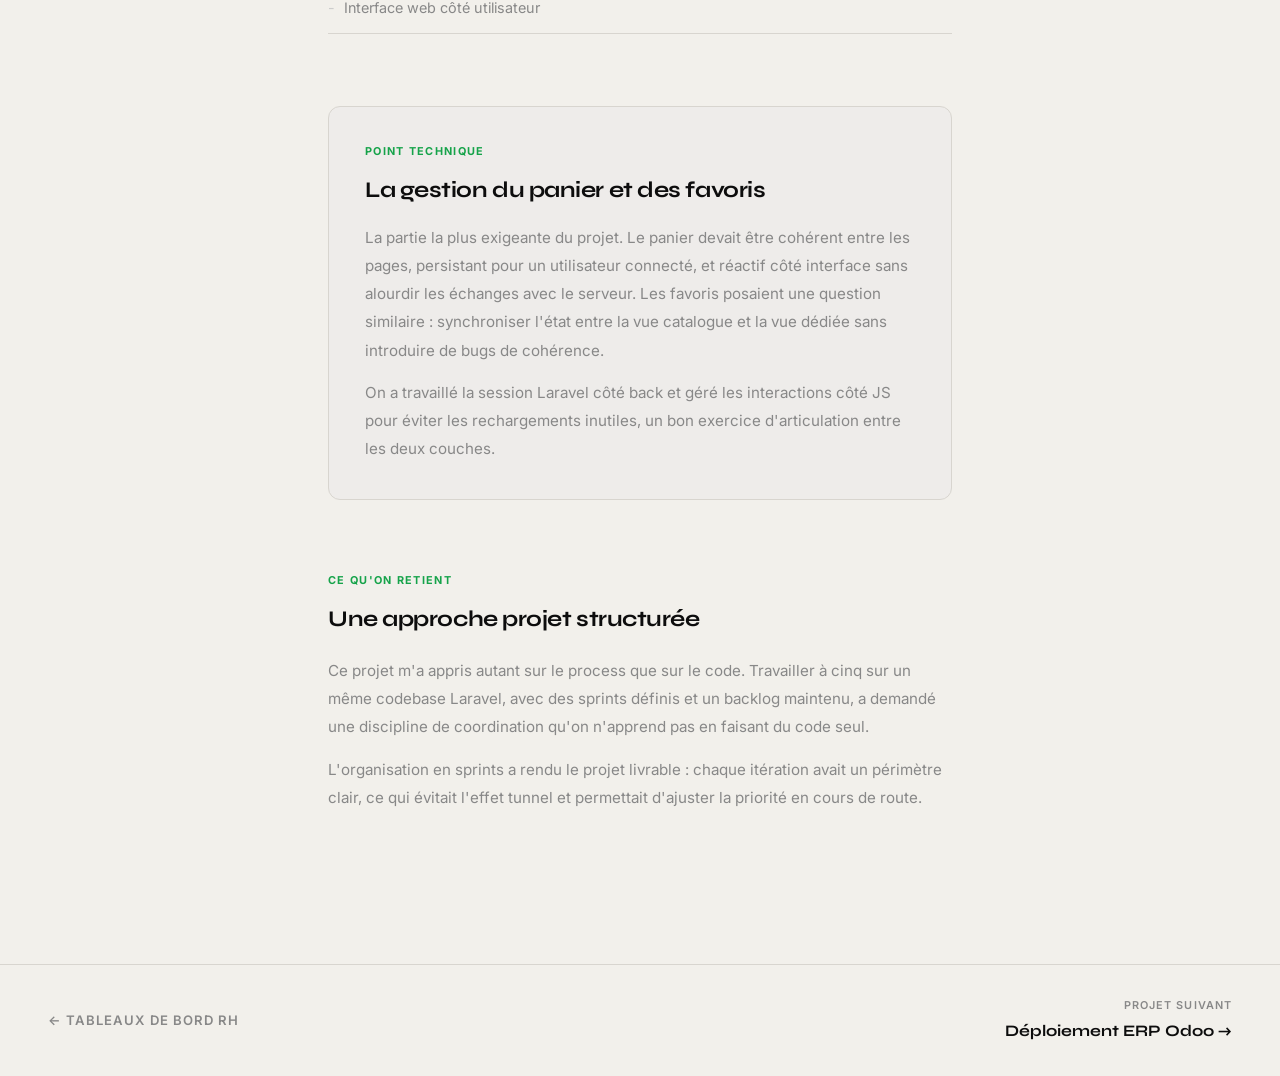
==== commit e8dc882e: "Titres projet en Plus Jakarta Sans avec structure span, comme le nom hero Co-Authored-By: Claude Son" ====
--- a/projet-ecommerce.html
+++ b/projet-ecommerce.html
@@ -7,7 +7,7 @@
   <link rel="icon" href="favicon.svg" type="image/svg+xml" />
   <link rel="icon" href="favicon.png" type="image/png" />
   <link rel="preconnect" href="https://fonts.googleapis.com" />
-  <link href="https://fonts.googleapis.com/css2?family=Syne:wght@400;500;600;700;800&family=Inter:wght@300;400;500&display=swap" rel="stylesheet" />
+  <link href="https://fonts.googleapis.com/css2?family=Syne:wght@400;500;600;700;800&family=Inter:wght@300;400;500&family=Plus+Jakarta+Sans:wght@700;800&display=swap" rel="stylesheet" />
   <link rel="stylesheet" href="style.css" />
   <link rel="stylesheet" href="projet.css" />
 </head>
@@ -31,7 +31,7 @@
         <span class="proj-kicker">Projet universitaire · Web app</span>
         <span class="proj-index">04 / 05</span>
       </div>
-      <h1 class="proj-title">Plateforme<br/>e-commerce<br/>Laravel</h1>
+      <h1 class="proj-title"><span>Plateforme</span><span>e-commerce</span><span>Laravel</span></h1>
       <div class="proj-meta-strip">
         <div class="proj-meta-item">
           <span class="pm-label">Rôle</span>
--- a/projet.css
+++ b/projet.css
@@ -34,16 +34,20 @@
 }
 
 .proj-title {
-  font-family: 'Syne', sans-serif;
+  font-family: 'Plus Jakarta Sans', sans-serif;
   font-weight: 800;
   font-size: clamp(2.8rem, calc((100vw - 96px) / 8), 9rem);
-  line-height: 0.9;
+  line-height: 1.0;
   letter-spacing: -0.03em;
   flex: 1;
   display: flex;
   flex-direction: column;
   justify-content: center;
   padding: 32px 0;
+}
+
+.proj-title span {
+  display: block;
 }
 
 /* Bandes meta */
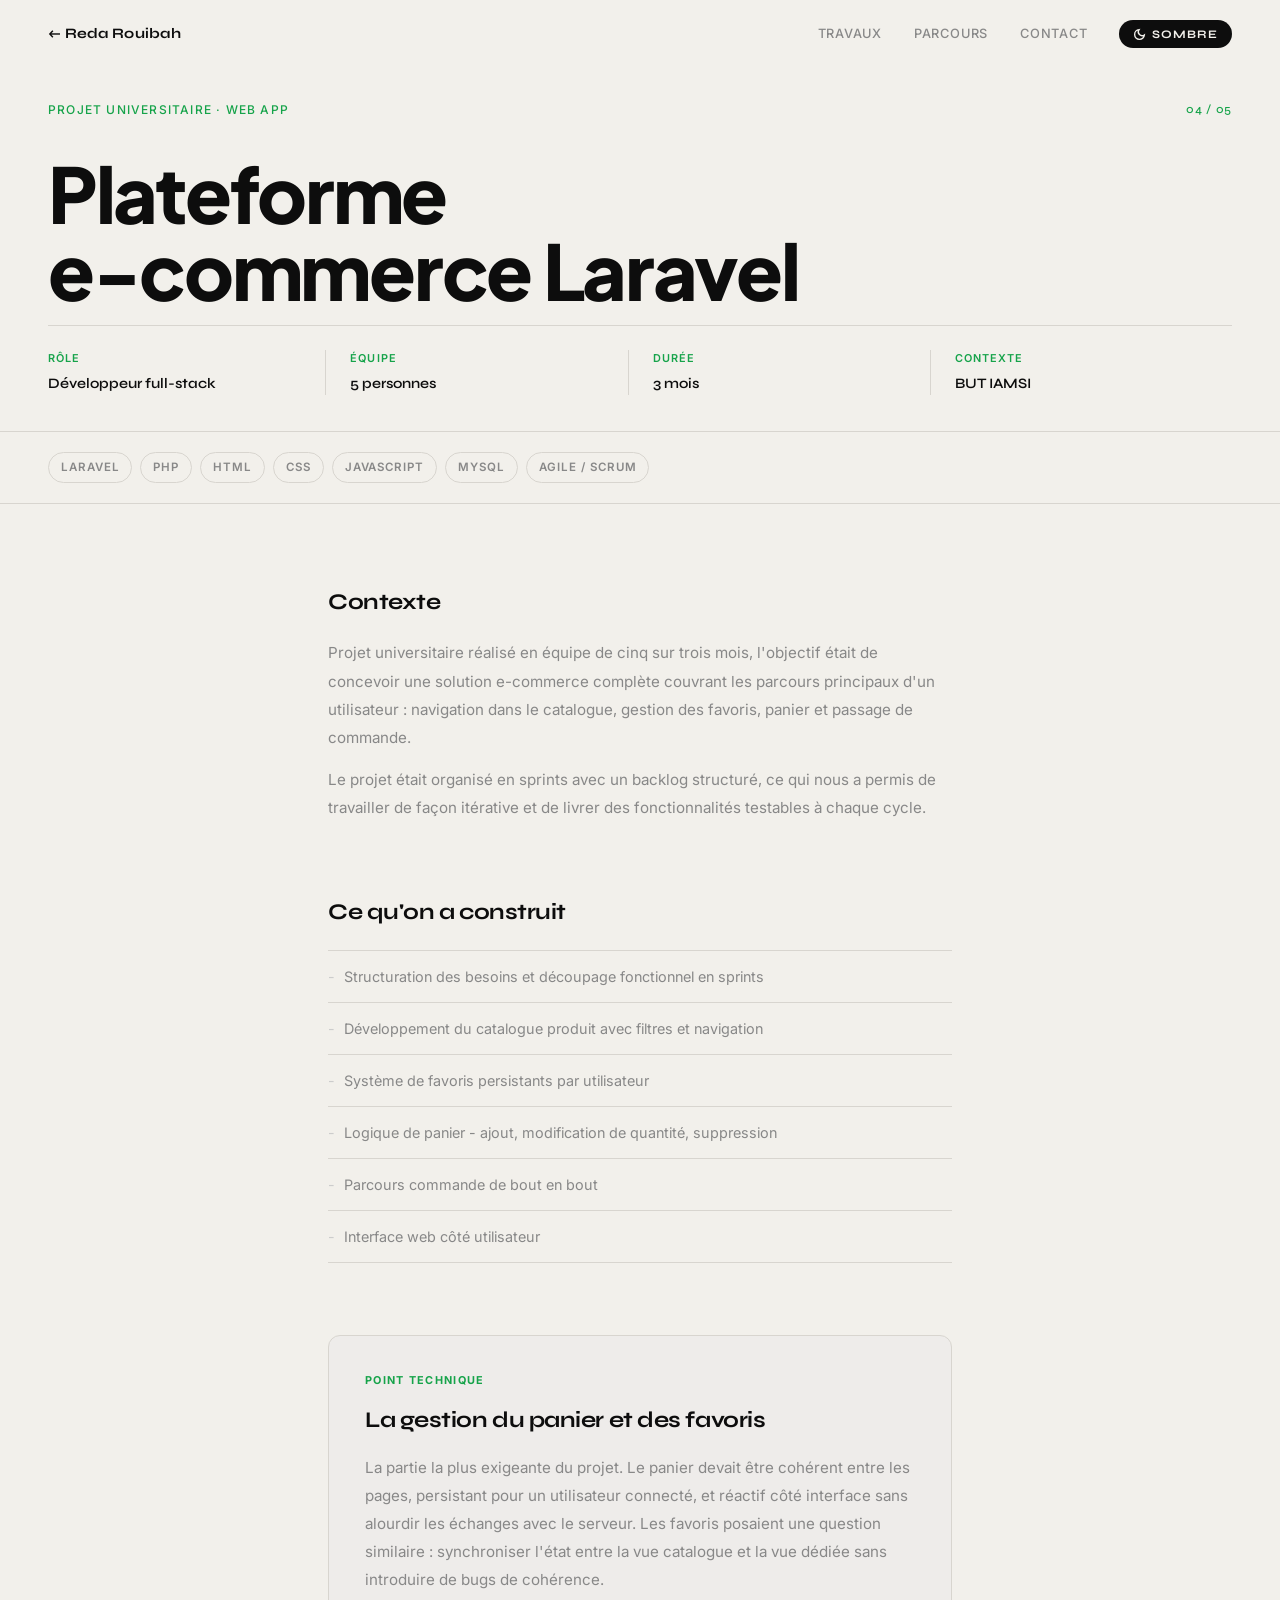
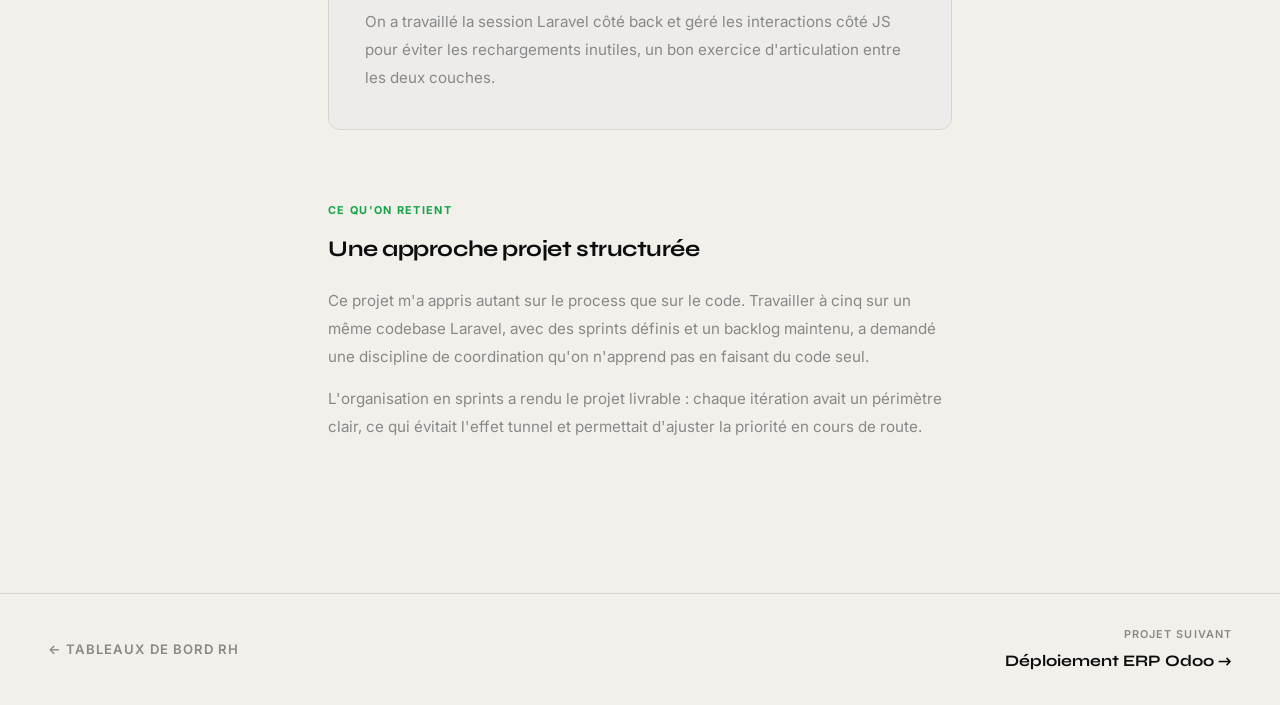
==== commit 21dccbbf: "Titres projet réduits à 1-2 lignes max Co-Authored-By: Claude Sonnet 4.6 <noreply@anthropic.com>" ====
--- a/projet-ecommerce.html
+++ b/projet-ecommerce.html
@@ -31,7 +31,7 @@
         <span class="proj-kicker">Projet universitaire · Web app</span>
         <span class="proj-index">04 / 05</span>
       </div>
-      <h1 class="proj-title"><span>Plateforme</span><span>e-commerce</span><span>Laravel</span></h1>
+      <h1 class="proj-title"><span>Plateforme</span><span>e-commerce Laravel</span></h1>
       <div class="proj-meta-strip">
         <div class="proj-meta-item">
           <span class="pm-label">Rôle</span>
--- a/projet.css
+++ b/projet.css
@@ -2,11 +2,10 @@
 
 /* Hero projet */
 .proj-hero {
-  min-height: 70vh;
   display: flex;
   flex-direction: column;
   justify-content: space-between;
-  padding: 120px 48px 56px;
+  padding: 100px 48px 36px;
   border-bottom: var(--border);
 }
 
@@ -14,7 +13,7 @@
   display: flex;
   justify-content: space-between;
   align-items: flex-start;
-  margin-bottom: 40px;
+  margin-bottom: 20px;
 }
 
 .proj-kicker {
@@ -36,14 +35,12 @@
 .proj-title {
   font-family: 'Plus Jakarta Sans', sans-serif;
   font-weight: 800;
-  font-size: clamp(2.8rem, calc((100vw - 96px) / 8), 9rem);
+  font-size: clamp(2rem, calc((100vw - 96px) / 11), 4.8rem);
   line-height: 1.0;
   letter-spacing: -0.03em;
-  flex: 1;
-  display: flex;
-  flex-direction: column;
-  justify-content: center;
-  padding: 32px 0;
+  display: flex;
+  flex-direction: column;
+  padding: 16px 0;
 }
 
 .proj-title span {
@@ -257,7 +254,7 @@
 
 /* ===== RESPONSIVE ===== */
 @media (max-width: 768px) {
-  .proj-hero { padding: 100px 24px 40px; min-height: 60vh; }
+  .proj-hero { padding: 80px 24px 28px; }
   .proj-stack-bar { padding: 16px 24px; }
   .proj-body { padding: 56px 24px; }
   .proj-nav { padding: 24px; flex-direction: column; align-items: flex-start; gap: 24px; }
@@ -280,7 +277,7 @@
 }
 
 @media (max-width: 480px) {
-  .proj-hero { padding: 80px 16px 32px; }
+  .proj-hero { padding: 72px 16px 24px; }
   .proj-stack-bar { padding: 14px 16px; }
   .proj-body { padding: 40px 16px; }
   .proj-nav { padding: 20px 16px; }
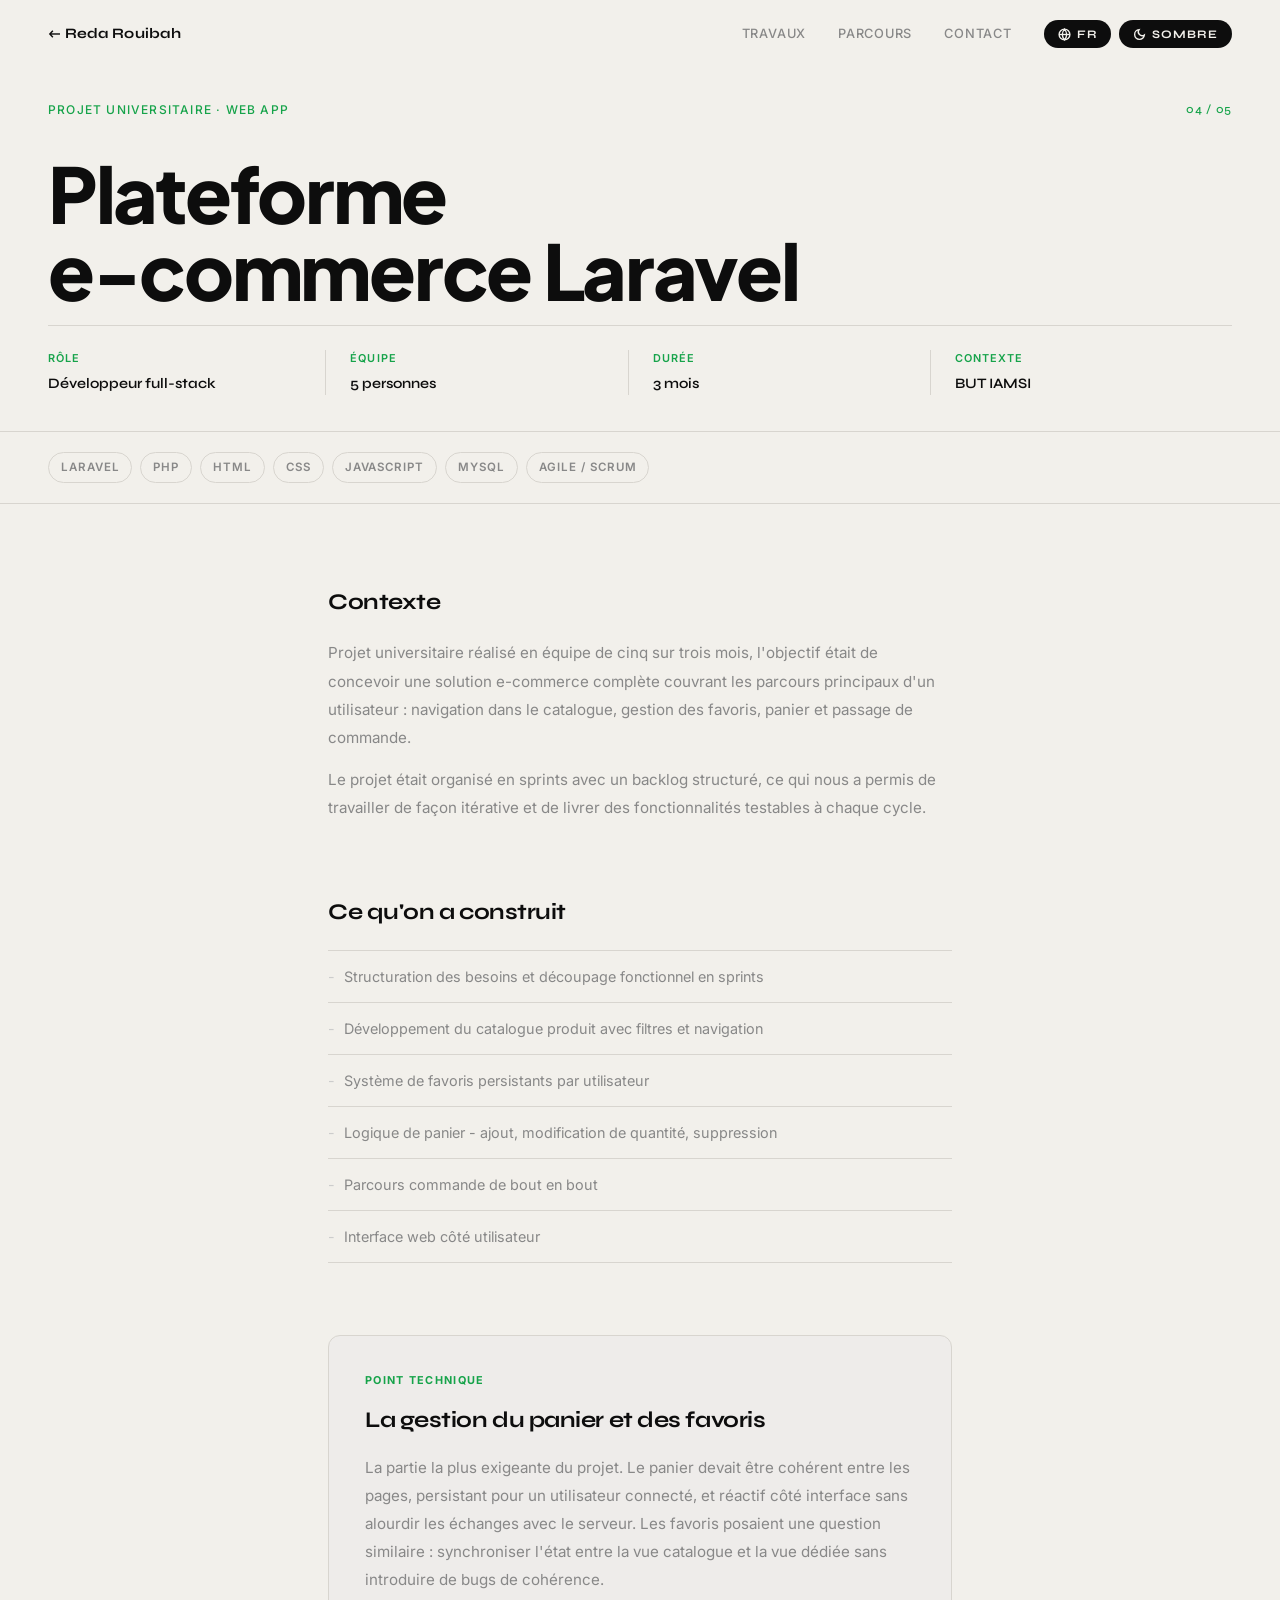
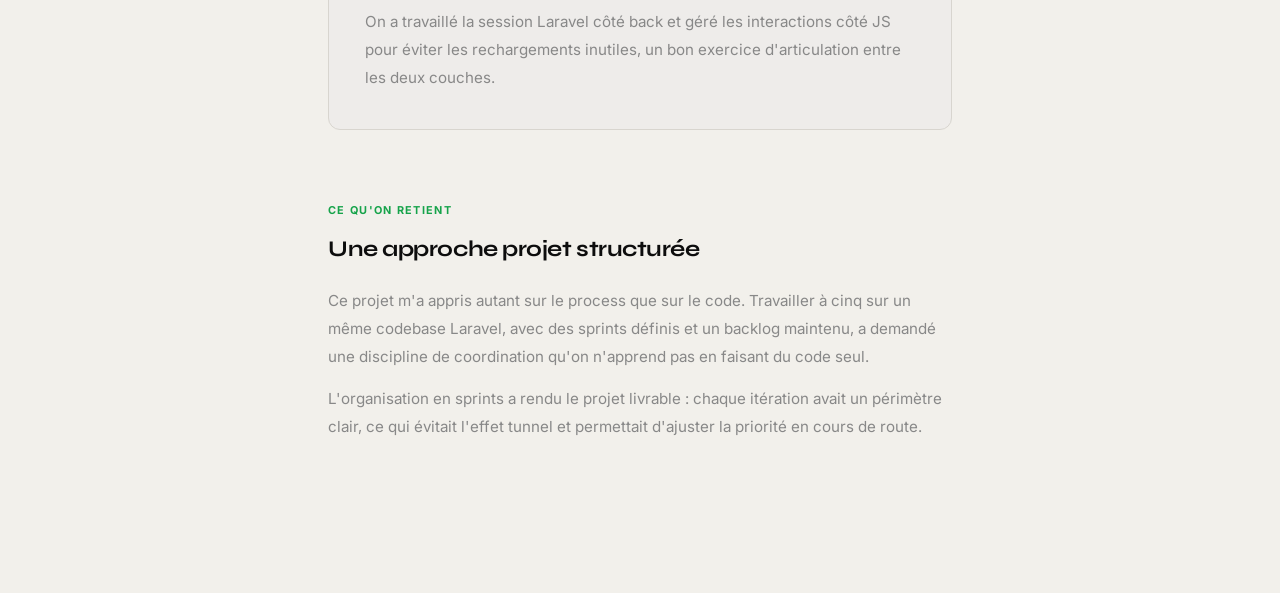
==== commit df72cda0: "Ajout bouton FR/EN : traduction complète sur toutes les pages Toggle langue persisté en localStorage" ====
--- a/projet-ecommerce.html
+++ b/projet-ecommerce.html
@@ -3,7 +3,7 @@
 <head>
   <meta charset="UTF-8" />
   <meta name="viewport" content="width=device-width, initial-scale=1.0" />
-  <title>Plateforme e-commerce Laravel - Reda Rouibah</title>
+  <title data-i18n="ecom-page-title">Plateforme e-commerce Laravel - Reda Rouibah</title>
   <link rel="icon" href="favicon.svg" type="image/svg+xml" />
   <link rel="icon" href="favicon.png" type="image/png" />
   <link rel="preconnect" href="https://fonts.googleapis.com" />
@@ -16,10 +16,11 @@
   <header id="header">
     <a class="logo" href="index.html">← Reda Rouibah</a>
     <nav>
-      <a href="index.html#travaux">Travaux</a>
-      <a href="index.html#parcours">Parcours</a>
-      <a href="index.html#contact">Contact</a>
+      <a href="index.html#travaux" data-i18n="nav-travaux">Travaux</a>
+      <a href="index.html#parcours" data-i18n="nav-parcours">Parcours</a>
+      <a href="index.html#contact" data-i18n="nav-contact">Contact</a>
     </nav>
+    <button id="langBtn" aria-label="Langue"></button>
     <button id="themeBtn" aria-label="Thème"></button>
   </header>
 
@@ -28,25 +29,25 @@
     <!-- HERO PROJET -->
     <section class="proj-hero">
       <div class="proj-hero-top">
-        <span class="proj-kicker">Projet universitaire · Web app</span>
+        <span class="proj-kicker" data-i18n="ecom-kicker">Projet universitaire · Web app</span>
         <span class="proj-index">04 / 05</span>
       </div>
       <h1 class="proj-title"><span>Plateforme</span><span>e-commerce Laravel</span></h1>
       <div class="proj-meta-strip">
         <div class="proj-meta-item">
-          <span class="pm-label">Rôle</span>
-          <span class="pm-value">Développeur full-stack</span>
+          <span class="pm-label" data-i18n="pm-role">Rôle</span>
+          <span class="pm-value" data-i18n="ecom-meta-role">Développeur full-stack</span>
         </div>
         <div class="proj-meta-item">
-          <span class="pm-label">Équipe</span>
-          <span class="pm-value">5 personnes</span>
+          <span class="pm-label" data-i18n="pm-equipe">Équipe</span>
+          <span class="pm-value" data-i18n="ecom-meta-equipe">5 personnes</span>
         </div>
         <div class="proj-meta-item">
-          <span class="pm-label">Durée</span>
-          <span class="pm-value">3 mois</span>
+          <span class="pm-label" data-i18n="pm-duree">Durée</span>
+          <span class="pm-value" data-i18n="ecom-meta-duree">3 mois</span>
         </div>
         <div class="proj-meta-item">
-          <span class="pm-label">Contexte</span>
+          <span class="pm-label" data-i18n="pm-contexte">Contexte</span>
           <span class="pm-value">BUT IAMSI</span>
         </div>
       </div>
@@ -67,54 +68,54 @@
     <div class="proj-body">
 
       <section class="proj-section reveal">
-        <h2>Contexte</h2>
-        <p>
+        <h2 data-i18n="ecom-s1-h">Contexte</h2>
+        <p data-i18n="ecom-s1-p1">
           Projet universitaire réalisé en équipe de cinq sur trois mois, l'objectif était de concevoir
           une solution e-commerce complète couvrant les parcours principaux d'un utilisateur :
           navigation dans le catalogue, gestion des favoris, panier et passage de commande.
         </p>
-        <p>
+        <p data-i18n="ecom-s1-p2">
           Le projet était organisé en sprints avec un backlog structuré, ce qui nous a permis
           de travailler de façon itérative et de livrer des fonctionnalités testables à chaque cycle.
         </p>
       </section>
 
       <section class="proj-section reveal">
-        <h2>Ce qu'on a construit</h2>
+        <h2 data-i18n="ecom-s2-h">Ce qu'on a construit</h2>
         <ul class="proj-list">
-          <li>Structuration des besoins et découpage fonctionnel en sprints</li>
-          <li>Développement du catalogue produit avec filtres et navigation</li>
-          <li>Système de favoris persistants par utilisateur</li>
-          <li>Logique de panier - ajout, modification de quantité, suppression</li>
-          <li>Parcours commande de bout en bout</li>
-          <li>Interface web côté utilisateur</li>
+          <li data-i18n="ecom-s2-li1">Structuration des besoins et découpage fonctionnel en sprints</li>
+          <li data-i18n="ecom-s2-li2">Développement du catalogue produit avec filtres et navigation</li>
+          <li data-i18n="ecom-s2-li3">Système de favoris persistants par utilisateur</li>
+          <li data-i18n="ecom-s2-li4">Logique de panier - ajout, modification de quantité, suppression</li>
+          <li data-i18n="ecom-s2-li5">Parcours commande de bout en bout</li>
+          <li data-i18n="ecom-s2-li6">Interface web côté utilisateur</li>
         </ul>
       </section>
 
       <section class="proj-section proj-highlight reveal">
-        <span class="highlight-label">Point technique</span>
-        <h2>La gestion du panier et des favoris</h2>
-        <p>
+        <span class="highlight-label" data-i18n="ecom-hl-label">Point technique</span>
+        <h2 data-i18n="ecom-s3-h">La gestion du panier et des favoris</h2>
+        <p data-i18n="ecom-s3-p1">
           La partie la plus exigeante du projet. Le panier devait être cohérent entre les pages,
           persistant pour un utilisateur connecté, et réactif côté interface sans alourdir
           les échanges avec le serveur. Les favoris posaient une question similaire : synchroniser
           l'état entre la vue catalogue et la vue dédiée sans introduire de bugs de cohérence.
         </p>
-        <p>
+        <p data-i18n="ecom-s3-p2">
           On a travaillé la session Laravel côté back et géré les interactions côté JS pour
           éviter les rechargements inutiles, un bon exercice d'articulation entre les deux couches.
         </p>
       </section>
 
       <section class="proj-section reveal">
-        <span class="highlight-label">Ce qu'on retient</span>
-        <h2>Une approche projet structurée</h2>
-        <p>
+        <span class="highlight-label" data-i18n="ecom-s4-label">Ce qu'on retient</span>
+        <h2 data-i18n="ecom-s4-h">Une approche projet structurée</h2>
+        <p data-i18n="ecom-s4-p1">
           Ce projet m'a appris autant sur le process que sur le code. Travailler à cinq
           sur un même codebase Laravel, avec des sprints définis et un backlog maintenu,
           a demandé une discipline de coordination qu'on n'apprend pas en faisant du code seul.
         </p>
-        <p>
+        <p data-i18n="ecom-s4-p2">
           L'organisation en sprints a rendu le projet livrable : chaque itération avait
           un périmètre clair, ce qui évitait l'effet tunnel et permettait d'ajuster la priorité
           en cours de route.
@@ -125,10 +126,10 @@
 
     <!-- NAVIGATION -->
     <nav class="proj-nav">
-      <a href="projet-powerbi.html" class="proj-nav-back">← Tableaux de bord RH</a>
+      <a href="projet-powerbi.html" class="proj-nav-back" data-i18n="ecom-nav-back">← Tableaux de bord RH</a>
       <a href="projet-odoo.html" class="proj-nav-next">
-        <span class="pn-label">Projet suivant</span>
-        <span class="pn-title">Déploiement ERP Odoo →</span>
+        <span class="pn-label" data-i18n="ecom-pn-label">Projet suivant</span>
+        <span class="pn-title" data-i18n="ecom-pn-title">Déploiement ERP Odoo →</span>
       </a>
     </nav>
 
--- a/style.css
+++ b/style.css
@@ -82,7 +82,7 @@
 
 #header nav a:hover { color: var(--ink); }
 
-#themeBtn {
+#langBtn, #themeBtn {
   display: flex;
   align-items: center;
   gap: 6px;
@@ -92,7 +92,6 @@
   border-radius: 100px;
   padding: 7px 14px;
   cursor: pointer;
-  margin-left: 32px;
   font-family: 'Syne', sans-serif;
   font-size: 0.72rem;
   font-weight: 700;
@@ -101,7 +100,10 @@
   transition: opacity 0.2s;
 }
 
-#themeBtn:hover { opacity: 0.7; }
+#langBtn { margin-left: 32px; }
+#themeBtn { margin-left: 8px; }
+
+#langBtn:hover, #themeBtn:hover { opacity: 0.7; }
 
 /* ===== HERO ===== */
 #top {
@@ -532,7 +534,8 @@
   #header { padding: 16px 24px; }
   #header.scrolled { padding: 14px 24px; }
   #header nav { display: none; }
-  #themeBtn { margin-left: auto; }
+  #langBtn { margin-left: auto; }
+  #themeBtn { margin-left: 8px; }
 
   /* Hero */
   #top { padding: 88px 24px 80px; }
--- a/projet.css
+++ b/projet.css
@@ -207,49 +207,68 @@
 
 .proj-highlight h2 { margin-bottom: 16px; }
 
-/* Navigation bas de page */
+/* Navigation flottante */
 .proj-nav {
-  display: flex;
-  justify-content: space-between;
-  align-items: center;
-  padding: 32px 48px;
-  border-top: var(--border);
-}
+  position: fixed;
+  top: 0;
+  left: 0;
+  right: 0;
+  bottom: 0;
+  pointer-events: none;
+  z-index: 50;
+}
+
+.proj-nav-back,
+.proj-nav-next {
+  position: absolute;
+  top: 50%;
+  transform: translateY(-50%);
+  pointer-events: auto;
+  padding: 10px 14px;
+  background: var(--bg);
+  border: var(--border);
+  border-radius: 8px;
+  white-space: nowrap;
+  opacity: 0;
+  transition: opacity 0.3s;
+  text-decoration: none;
+}
+
+.proj-nav.visible .proj-nav-back,
+.proj-nav.visible .proj-nav-next { opacity: 0.45; }
+
+.proj-nav.visible .proj-nav-back:hover,
+.proj-nav.visible .proj-nav-next:hover { opacity: 1; }
 
 .proj-nav-back {
-  font-size: 0.82rem;
+  left: 16px;
+  font-size: 0.72rem;
   font-weight: 600;
   color: var(--mid);
   text-transform: uppercase;
   letter-spacing: 0.08em;
-  transition: color 0.2s;
+  transition: opacity 0.3s, color 0.2s;
 }
 
 .proj-nav-back:hover { color: var(--ink); }
 
 .proj-nav-next {
+  right: 16px;
   display: flex;
   flex-direction: column;
   align-items: flex-end;
-  gap: 4px;
-  transition: opacity 0.2s;
-}
-
-.proj-nav-next:hover { opacity: 0.6; }
-
-.pn-label {
-  font-size: 0.68rem;
-  font-weight: 600;
-  text-transform: uppercase;
-  letter-spacing: 0.1em;
-  color: var(--mid);
-}
+  gap: 2px;
+}
+
+.pn-label { display: none; }
 
 .pn-title {
   font-family: 'Syne', sans-serif;
-  font-size: 1rem;
+  font-size: 0.72rem;
   font-weight: 700;
   color: var(--ink);
+  text-transform: uppercase;
+  letter-spacing: 0.08em;
 }
 
 /* ===== RESPONSIVE ===== */
@@ -257,8 +276,40 @@
   .proj-hero { padding: 80px 24px 28px; }
   .proj-stack-bar { padding: 16px 24px; }
   .proj-body { padding: 56px 24px; }
-  .proj-nav { padding: 24px; flex-direction: column; align-items: flex-start; gap: 24px; }
-  .proj-nav-next { align-items: flex-start; }
+  .proj-nav {
+    position: static;
+    display: flex;
+    justify-content: space-between;
+    align-items: center;
+    padding: 24px;
+    border-top: var(--border);
+    flex-direction: column;
+    align-items: flex-start;
+    gap: 24px;
+  }
+  .proj-nav-back,
+  .proj-nav-next {
+    position: static;
+    transform: none;
+    writing-mode: horizontal-tb;
+    background: none;
+    border: none;
+    padding: 0;
+    border-radius: 0;
+    opacity: 1;
+  }
+  .proj-nav-next {
+    display: flex;
+    flex-direction: column;
+    align-items: flex-start;
+    gap: 4px;
+  }
+  .proj-nav-back {
+    font-size: 0.82rem;
+    letter-spacing: 0.08em;
+  }
+  .pn-label { display: block; }
+  .pn-title { font-size: 1rem; text-transform: none; letter-spacing: normal; }
 
   .proj-meta-strip {
     flex-wrap: wrap;
@@ -280,7 +331,7 @@
   .proj-hero { padding: 72px 16px 24px; }
   .proj-stack-bar { padding: 14px 16px; }
   .proj-body { padding: 40px 16px; }
-  .proj-nav { padding: 20px 16px; }
+  .proj-nav { padding: 20px 16px; border-top: var(--border); }
   .proj-meta-item { flex: 0 0 100%; }
   .proj-meta-item:nth-child(3) { border-bottom: var(--border); padding-bottom: 16px; }
 }
